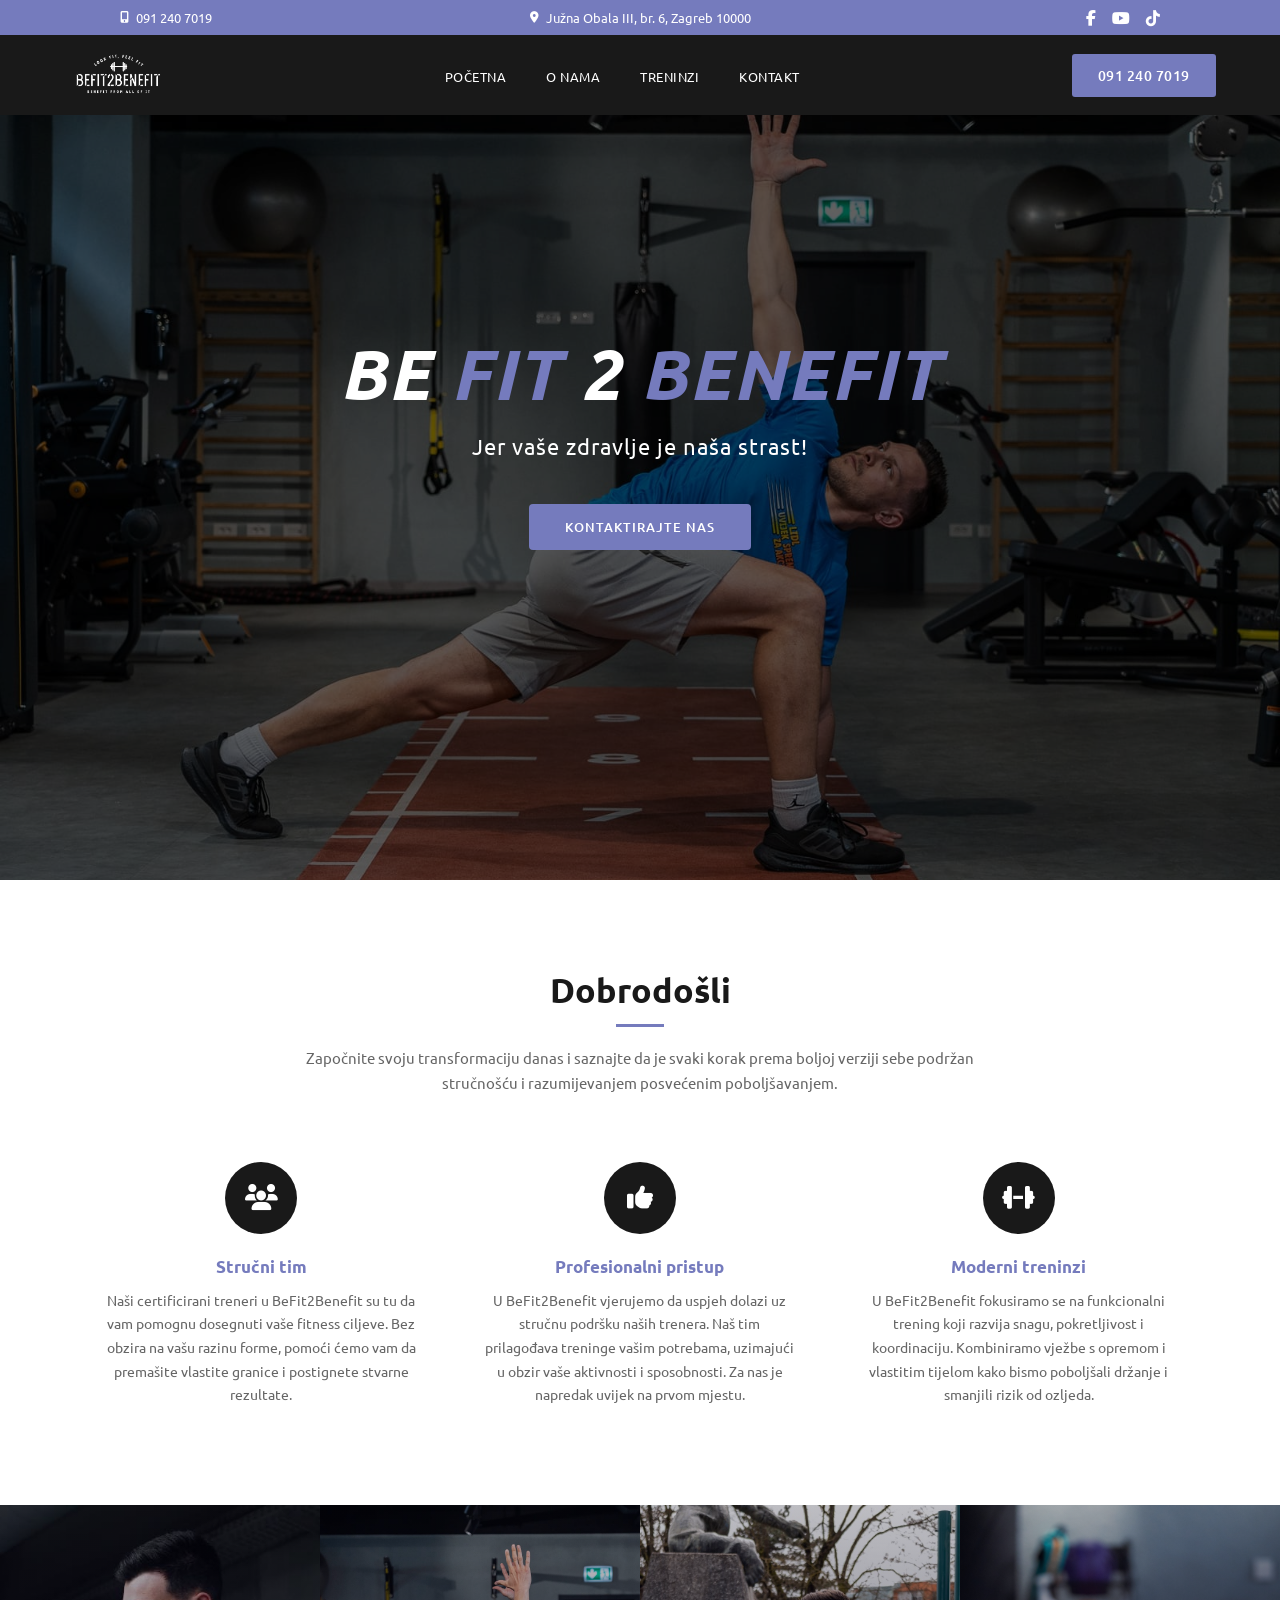
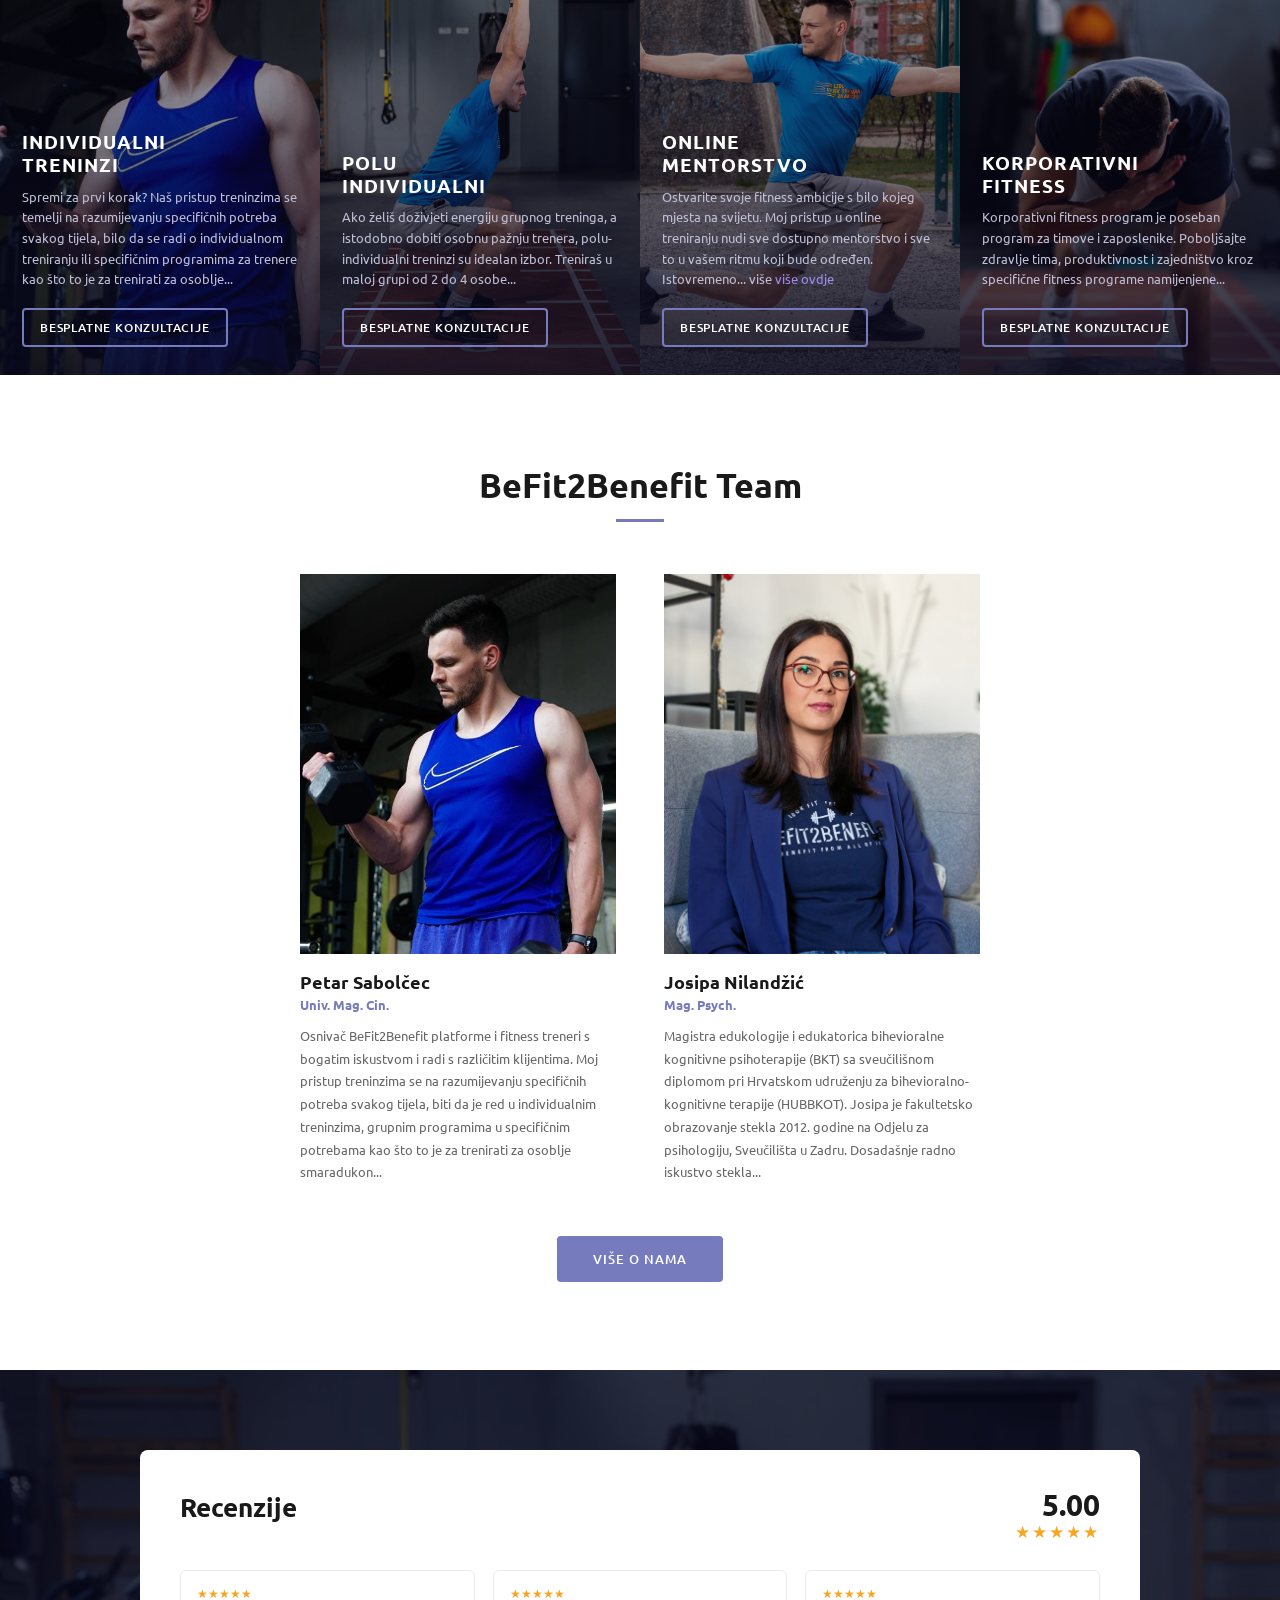
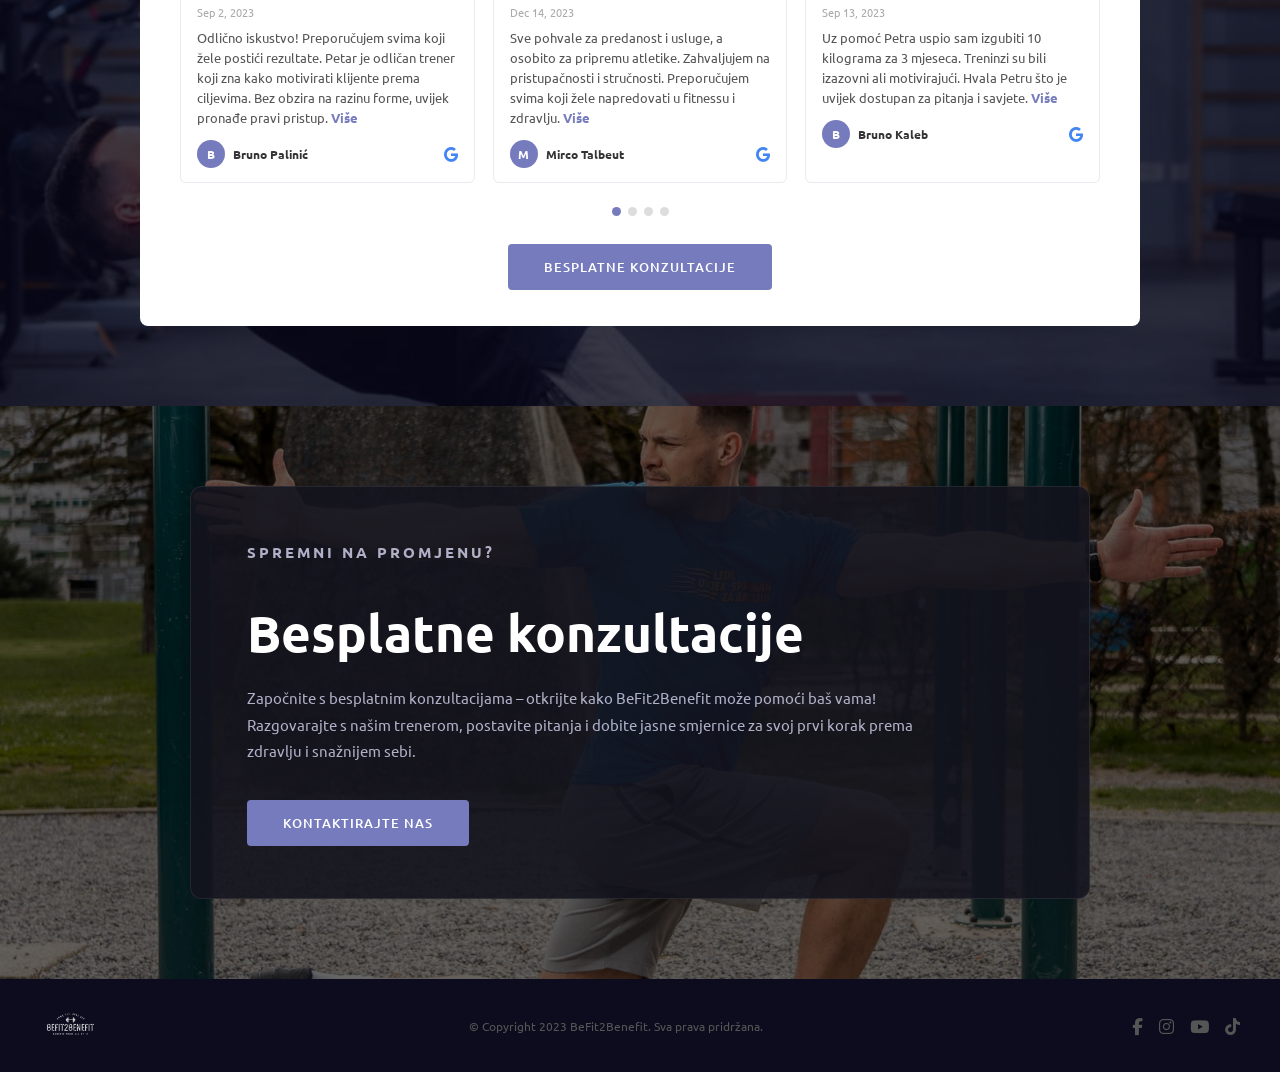
==== index.html @ ce667963 "Initial commit – BeFit2Benefit static site Pages: index.html, o-nama.html, treninzi.html + assets (i" ====
<!DOCTYPE html>
<html lang="hr">
<head>
  <meta charset="UTF-8">
  <meta name="viewport" content="width=device-width, initial-scale=1.0">
  <title>BeFit2Benefit – Jer vaše zdravlje je naša strast!</title>
  <link href="https://fonts.googleapis.com/css2?family=Ubuntu:ital,wght@0,300;0,400;0,500;0,700;1,300;1,400;1,500;1,700&display=swap" rel="stylesheet">
  <link rel="stylesheet" href="https://cdnjs.cloudflare.com/ajax/libs/font-awesome/6.4.0/css/all.min.css">
  <style>
    *, *::before, *::after { margin: 0; padding: 0; box-sizing: border-box; }

    body {
      font-family: 'Ubuntu', sans-serif;
      color: #333;
      overflow-x: hidden;
    }

    a { text-decoration: none; }

    .container {
      max-width: 1200px;
      margin: 0 auto;
      padding: 0 24px;
    }

    /* ── TOP BAR ── */
    .top-bar {
      background: #757bbd;
      color: #fff;
      font-size: 13px;
      padding: 9px 0;
    }
    .top-bar .container {
      display: flex;
      justify-content: space-between;
      align-items: center;
      padding: 0 80px;
    }
    .top-bar-left, .top-bar-center, .top-bar-right {
      display: flex; align-items: center;
    }
    .top-bar-center { position: absolute; left: 50%; transform: translateX(-50%); }
    .top-bar .container { position: relative; }
    .top-bar-left a, .top-bar-center a, .top-bar-right a {
      color: #fff;
      display: flex; align-items: center; gap: 7px;
      transition: opacity .2s;
    }
    .top-bar-left a:hover, .top-bar-center a:hover, .top-bar-right a:hover { opacity: .75; }
    .top-bar-right { display: flex; gap: 16px; }
    .top-bar-right a { font-size: 16px; }

    /* ── NAV ── */
    nav {
      background: #191919;
      position: sticky;
      top: 0;
      z-index: 999;
    }
    .nav-inner {
      max-width: 1200px;
      margin: 0 auto;
      padding: 0 24px;
      height: 80px;
      display: flex;
      align-items: center;
      justify-content: space-between;
    }
    .nav-logo img { height: 68px; }
    .nav-links {
      list-style: none;
      display: flex;
      gap: 40px;
    }
    .nav-links a {
      color: #fff;
      font-size: 13px;
      font-weight: 400;
      letter-spacing: .5px;
      text-transform: uppercase;
      transition: color .2s;
    }
    .nav-links a:hover { color: #757bbd; }
    .nav-phone {
      background: #757bbd;
      color: #fff;
      padding: 12px 26px;
      border-radius: 3px;
      font-size: 14px;
      font-weight: 500;
      letter-spacing: .5px;
      transition: background .2s;
    }
    .nav-phone:hover { background: #5f66a8; }

    /* ── HERO ── */
    .hero {
      position: relative;
      height: 85vh;
      min-height: 520px;
      background: url('pero%20vjezba%205%20wide.jpeg') center center / cover no-repeat;
      display: flex;
      align-items: center;
      justify-content: center;
      text-align: center;
      padding-bottom: 12vh;
    }
    .hero::before {
      content: '';
      position: absolute;
      inset: 0;
      background: rgba(0,0,0,.62);
    }
    .hero-content {
      position: relative;
      z-index: 1;
      color: #fff;
      padding: 0 20px;
    }
    .hero-title {
      font-size: clamp(40px, 5.5vw, 72px);
      font-weight: 900;
      font-style: italic;
      letter-spacing: 2px;
      text-transform: uppercase;
      line-height: 1.05;
      margin-bottom: 22px;
      color: #fff;
    }
    .hero-title .accent { color: #757bbd; }
    .hero-sub {
      font-size: 22px;
      font-weight: 400;
      letter-spacing: 1px;
      color: #fff;
      margin-bottom: 44px;
    }
    .btn {
      display: inline-block;
      padding: 14px 36px;
      border-radius: 4px;
      font-size: 13px;
      font-weight: 500;
      letter-spacing: 1px;
      text-transform: uppercase;
      transition: background .2s, color .2s, border-color .2s;
    }
    .btn-purple { background: #757bbd; color: #fff; }
    .btn-purple:hover { background: #5f66a8; }
    .btn-outline-white {
      border: 2px solid #757bbd;
      color: #fff;
      background: transparent;
    }
    .btn-outline-white:hover { background: #757bbd; }

    /* ── WELCOME ── */
    .welcome {
      padding: 88px 24px;
      text-align: center;
      background: #fff;
    }
    .section-title {
      font-size: 34px;
      font-weight: 800;
      color: #191919;
      margin-bottom: 12px;
    }
    .section-rule {
      width: 48px;
      height: 3px;
      background: #757bbd;
      margin: 0 auto 18px;
    }
    .section-lead {
      max-width: 680px;
      margin: 0 auto 56px;
      color: #666;
      font-size: 14.5px;
      line-height: 1.75;
    }
    .features {
      display: grid;
      grid-template-columns: repeat(3, 1fr);
      gap: 36px;
      max-width: 1100px;
      margin: 0 auto;
    }
    .feature { padding: 10px 16px; }
    .feature-icon {
      width: 72px;
      height: 72px;
      border-radius: 50%;
      background: #191919;
      display: flex;
      align-items: center;
      justify-content: center;
      margin: 0 auto 22px;
    }
    .feature-icon i { font-size: 26px; color: #fff; }
    .feature h3 {
      font-size: 17px;
      font-weight: 700;
      color: #757bbd;
      margin-bottom: 12px;
    }
    .feature p {
      color: #666;
      font-size: 13.5px;
      line-height: 1.75;
    }

    /* ── SERVICES ── */
    .services {
      display: grid;
      grid-template-columns: repeat(4, 1fr);
    }
    .service-card {
      position: relative;
      height: 470px;
      overflow: hidden;
    }
    .service-card img {
      width: 100%;
      height: 100%;
      object-fit: cover;
      object-position: center top;
      transition: transform .5s ease;
      display: block;
    }
    .service-card:hover img { transform: scale(1.07); }
    .service-overlay {
      position: absolute;
      inset: 0;
      background: linear-gradient(to top, rgba(8,8,28,.88) 0%, rgba(8,8,28,.45) 60%, rgba(8,8,28,.25) 100%);
      display: flex;
      flex-direction: column;
      justify-content: flex-end;
      padding: 28px 22px;
    }
    .service-overlay h3 {
      color: #fff;
      font-size: 19px;
      font-weight: 800;
      text-transform: uppercase;
      letter-spacing: 1px;
      margin-bottom: 10px;
      line-height: 1.2;
    }
    .service-overlay p {
      color: #c0c0d8;
      font-size: 12.5px;
      line-height: 1.65;
      margin-bottom: 18px;
    }
    .service-overlay .btn-outline-white {
      align-self: flex-start;
      font-size: 11.5px;
      padding: 9px 16px;
      letter-spacing: .8px;
    }

    /* ── TEAM ── */
    .team {
      padding: 88px 24px;
      text-align: center;
      background: #fff;
    }
    .team-grid {
      display: grid;
      grid-template-columns: repeat(2, 1fr);
      gap: 48px;
      max-width: 680px;
      margin: 52px auto 0;
    }
    .team-card { text-align: left; }
    .team-card .photo-wrap {
      width: 100%;
      height: 380px;
      overflow: hidden;
      margin-bottom: 16px;
    }
    .team-card img {
      width: 100%;
      height: 100%;
      object-fit: cover;
      object-position: center top;
      display: block;
    }
    .team-card h3 {
      font-size: 18px;
      font-weight: 700;
      color: #191919;
      margin-bottom: 2px;
    }
    .team-card .role {
      font-size: 13px;
      font-weight: 600;
      color: #757bbd;
      margin-bottom: 12px;
    }
    .team-card p {
      font-size: 13px;
      color: #666;
      line-height: 1.75;
    }
    .team-btn { text-align: center; margin-top: 52px; }

    /* ── REVIEWS ── */
    .reviews-section {
      position: relative;
      padding: 80px 24px;
      background: url('pero%20vjezba%202.jpeg') center center / cover no-repeat;
    }
    .reviews-section::before {
      content: '';
      position: absolute;
      inset: 0;
      background: rgba(8,8,28,.78);
    }
    .reviews-inner {
      position: relative;
      z-index: 1;
      max-width: 1000px;
      margin: 0 auto;
    }
    .reviews-card {
      background: #fff;
      border-radius: 8px;
      padding: 40px 40px 36px;
    }
    .reviews-head {
      display: flex;
      justify-content: space-between;
      align-items: flex-start;
      margin-bottom: 28px;
    }
    .reviews-head h2 {
      font-size: 26px;
      font-weight: 800;
      color: #191919;
    }
    .rating-block { text-align: right; }
    .rating-block .score {
      font-size: 30px;
      font-weight: 800;
      color: #191919;
      line-height: 1;
    }
    .stars { color: #f5a623; font-size: 17px; letter-spacing: 2px; }
    .reviews-grid {
      display: grid;
      grid-template-columns: repeat(3, 1fr);
      gap: 18px;
      margin-bottom: 24px;
    }
    .review-item {
      border: 1px solid #eaeaf0;
      border-radius: 6px;
      padding: 14px 16px;
    }
    .rev-stars { color: #f5a623; font-size: 12px; margin-bottom: 3px; }
    .rev-date { font-size: 11px; color: #aaa; margin-bottom: 8px; }
    .rev-text { font-size: 12.5px; color: #555; line-height: 1.6; }
    .rev-text a { color: #757bbd; font-weight: 600; }
    .rev-author {
      display: flex;
      align-items: center;
      gap: 8px;
      margin-top: 12px;
    }
    .rev-avatar {
      width: 28px; height: 28px;
      border-radius: 50%;
      background: #757bbd;
      color: #fff;
      font-size: 12px;
      font-weight: 700;
      display: flex; align-items: center; justify-content: center;
      flex-shrink: 0;
    }
    .rev-author-name { font-size: 12px; font-weight: 600; color: #333; flex: 1; }
    .g-icon { color: #4285f4; font-size: 15px; }
    .reviews-dots {
      display: flex;
      justify-content: center;
      gap: 7px;
      margin-bottom: 28px;
    }
    .reviews-dots span {
      width: 9px; height: 9px;
      border-radius: 50%;
      background: #ddd;
      cursor: pointer;
      display: block;
    }
    .reviews-dots span.active { background: #757bbd; }
    .reviews-cta { text-align: center; }

    /* ── CTA ── */
    .cta-section {
      position: relative;
      padding: 80px 24px;
      background: url('pero%20vjezba%206%20wide%20outdoor.jpeg') center center / cover no-repeat;
      color: #fff;
    }
    .cta-section::before {
      content: '';
      position: absolute;
      inset: 0;
      background: rgba(0,0,0,.6);
    }
    .cta-card {
      position: relative;
      z-index: 1;
      max-width: 900px;
      margin: 0 auto;
      background: rgba(20,20,30,.88);
      border: 1px solid rgba(255,255,255,.08);
      border-radius: 12px;
      padding: 52px 56px;
      text-align: left;
    }
    .cta-eyebrow {
      font-size: 12px;
      font-weight: 700;
      letter-spacing: 3px;
      text-transform: uppercase;
      color: #757bbd;
      margin-bottom: 16px;
    }
    .cta-card h2 {
      font-size: clamp(30px, 4vw, 52px);
      font-weight: 800;
      margin-bottom: 20px;
      color: #fff;
    }
    .cta-card p {
      max-width: 680px;
      margin-bottom: 36px;
      color: #b0b0c8;
      font-size: 15px;
      line-height: 1.75;
    }

    /* ── FOOTER ── */
    footer {
      background: #0c0c1e;
      padding: 26px 24px;
    }
    .footer-inner {
      max-width: 1200px;
      margin: 0 auto;
      display: flex;
      align-items: center;
      justify-content: space-between;
    }
    .footer-logo img {
      height: 38px;
      filter: brightness(0) invert(1);
      opacity: .85;
    }
    .footer-copy {
      font-size: 12px;
      color: #555;
    }
    .footer-social { display: flex; gap: 16px; }
    .footer-social a {
      color: #555;
      font-size: 17px;
      transition: color .2s;
    }
    .footer-social a:hover { color: #757bbd; }
  </style>
</head>
<body>

<!-- TOP BAR -->
<div class="top-bar">
  <div class="container">
    <div class="top-bar-left">
      <a href="tel:0912407019"><i class="fas fa-mobile-alt fa-sm"></i> 091 240 7019</a>
    </div>
    <div class="top-bar-center">
      <a href="#"><i class="fas fa-map-marker-alt fa-sm"></i> Južna Obala III, br. 6, Zagreb 10000</a>
    </div>
    <div class="top-bar-right">
      <a href="#"><i class="fab fa-facebook-f"></i></a>
      <a href="#"><i class="fab fa-youtube"></i></a>
      <a href="#"><i class="fab fa-tiktok"></i></a>
    </div>
  </div>
</div>

<!-- NAV -->
<nav>
  <div class="nav-inner">
    <a class="nav-logo" href="#"><img src="Befit2benefit%20logo.png" alt="BeFit2Benefit" style="filter: brightness(0) invert(1);"></a>
    <ul class="nav-links">
      <li><a href="#">POČETNA</a></li>
      <li><a href="#">O NAMA</a></li>
      <li><a href="#">TRENINZI</a></li>
      <li><a href="#">KONTAKT</a></li>
    </ul>
    <a href="tel:0912407019" class="nav-phone">091 240 7019</a>
  </div>
</nav>

<!-- HERO -->
<section class="hero">
  <div class="hero-content">
    <h1 class="hero-title">BE <span class="accent">FIT</span> 2 <span class="accent">BENEFIT</span></h1>
    <p class="hero-sub">Jer vaše zdravlje je naša strast!</p>
    <a href="#kontakt" class="btn btn-purple">KONTAKTIRAJTE NAS</a>
  </div>
</section>

<!-- WELCOME -->
<section class="welcome">
  <h2 class="section-title">Dobrodošli</h2>
  <div class="section-rule"></div>
  <p class="section-lead">Započnite svoju transformaciju danas i saznajte da je svaki korak prema boljoj verziji sebe podržan stručnošću i razumijevanjem posvećenim poboljšavanjem.</p>
  <div class="features">
    <div class="feature">
      <div class="feature-icon"><i class="fas fa-users"></i></div>
      <h3>Stručni tim</h3>
      <p>Naši certificirani treneri u BeFit2Benefit su tu da vam pomognu dosegnuti vaše fitness ciljeve. Bez obzira na vašu razinu forme, pomoći ćemo vam da premašite vlastite granice i postignete stvarne rezultate.</p>
    </div>
    <div class="feature">
      <div class="feature-icon"><i class="fas fa-thumbs-up"></i></div>
      <h3>Profesionalni pristup</h3>
      <p>U BeFit2Benefit vjerujemo da uspjeh dolazi uz stručnu podršku naših trenera. Naš tim prilagođava treninge vašim potrebama, uzimajući u obzir vaše aktivnosti i sposobnosti. Za nas je napredak uvijek na prvom mjestu.</p>
    </div>
    <div class="feature">
      <div class="feature-icon"><i class="fas fa-dumbbell"></i></div>
      <h3>Moderni treninzi</h3>
      <p>U BeFit2Benefit fokusiramo se na funkcionalni trening koji razvija snagu, pokretljivost i koordinaciju. Kombiniramo vježbe s opremom i vlastitim tijelom kako bismo poboljšali držanje i smanjili rizik od ozljeda.</p>
    </div>
  </div>
</section>

<!-- SERVICES -->
<section class="services">
  <div class="service-card">
    <img src="pero%20vjezba.jpeg" alt="Individualni Treninzi">
    <div class="service-overlay">
      <h3>Individualni<br>Treninzi</h3>
      <p>Spremi za prvi korak? Naš pristup treninzima se temelji na razumijevanju specifičnih potreba svakog tijela, bilo da se radi o individualnom treniranju ili specifičnim programima za trenere kao što to je za trenirati za osoblje...</p>
      <a href="#" class="btn btn-outline-white">BESPLATNE KONZULTACIJE</a>
    </div>
  </div>
  <div class="service-card">
    <img src="pero%20vjezba%207.jpeg" alt="Polu Individualni">
    <div class="service-overlay">
      <h3>Polu<br>Individualni</h3>
      <p>Ako želiš doživjeti energiju grupnog treninga, a istodobno dobiti osobnu pažnju trenera, polu-individualni treninzi su idealan izbor. Treniraš u maloj grupi od 2 do 4 osobe...</p>
      <a href="#" class="btn btn-outline-white">BESPLATNE KONZULTACIJE</a>
    </div>
  </div>
  <div class="service-card">
    <img src="pero%20vjezba%206%20wide%20outdoor.jpeg" alt="Online Mentorstvo">
    <div class="service-overlay">
      <h3>Online<br>Mentorstvo</h3>
      <p>Ostvarite svoje fitness ambicije s bilo kojeg mjesta na svijetu. Moj pristup u online treniranju nudi sve dostupno mentorstvo i sve to u vašem ritmu koji bude određen. Istovremeno... više <a href="#" style="color:#a08ef5">više ovdje</a></p>
      <a href="#" class="btn btn-outline-white">BESPLATNE KONZULTACIJE</a>
    </div>
  </div>
  <div class="service-card">
    <img src="pero%20vjezba%203.jpeg" alt="Korporativni Fitness">
    <div class="service-overlay">
      <h3>Korporativni<br>Fitness</h3>
      <p>Korporativni fitness program je poseban program za timove i zaposlenike. Poboljšajte zdravlje tima, produktivnost i zajedništvo kroz specifične fitness programe namijenjene...</p>
      <a href="#" class="btn btn-outline-white">BESPLATNE KONZULTACIJE</a>
    </div>
  </div>
</section>

<!-- TEAM -->
<section class="team">
  <h2 class="section-title">BeFit2Benefit Team</h2>
  <div class="section-rule"></div>
  <div class="team-grid">
    <div class="team-card">
      <div class="photo-wrap">
        <img src="pero%20vjezba.jpeg" alt="Petar Sabolčec">
      </div>
      <h3>Petar Sabolčec</h3>
      <div class="role">Univ. Mag. Cin.</div>
      <p>Osnivač BeFit2Benefit platforme i fitness treneri s bogatim iskustvom i radi s različitim klijentima. Moj pristup treninzima se na razumijevanju specifičnih potreba svakog tijela, biti da je red u individualnim treninzima, grupnim programima u specifičnim potrebama kao što to je za trenirati za osoblje smaradukon...</p>
    </div>
    <div class="team-card">
      <div class="photo-wrap">
        <img src="Befit2benefit%20Josipa%20pp.jpeg" alt="Josipa Nilandžić">
      </div>
      <h3>Josipa Nilandžić</h3>
      <div class="role">Mag. Psych.</div>
      <p>Magistra edukologije i edukatorica bihevioralne kognitivne psihoterapije (BKT) sa sveučilišnom diplomom pri Hrvatskom udruženju za bihevioralno-kognitivne terapije (HUBBKOT). Josipa je fakultetsko obrazovanje stekla 2012. godine na Odjelu za psihologiju, Sveučilišta u Zadru. Dosadašnje radno iskustvo stekla...</p>
    </div>
  </div>
  <div class="team-btn">
    <a href="#" class="btn btn-purple">VIŠE O NAMA</a>
  </div>
</section>

<!-- REVIEWS -->
<section class="reviews-section">
  <div class="reviews-inner">
    <div class="reviews-card">
      <div class="reviews-head">
        <h2>Recenzije</h2>
        <div class="rating-block">
          <div class="score">5.00</div>
          <div class="stars">★★★★★</div>
        </div>
      </div>
      <div class="reviews-grid">
        <div class="review-item">
          <div class="rev-stars">★★★★★</div>
          <div class="rev-date">Sep 2, 2023</div>
          <div class="rev-text">Odlično iskustvo! Preporučujem svima koji žele postići rezultate. Petar je odličan trener koji zna kako motivirati klijente prema ciljevima. Bez obzira na razinu forme, uvijek pronađe pravi pristup. <a href="#">Više</a></div>
          <div class="rev-author">
            <div class="rev-avatar">B</div>
            <div class="rev-author-name">Bruno Palinić</div>
            <i class="fab fa-google g-icon"></i>
          </div>
        </div>
        <div class="review-item">
          <div class="rev-stars">★★★★★</div>
          <div class="rev-date">Dec 14, 2023</div>
          <div class="rev-text">Sve pohvale za predanost i usluge, a osobito za pripremu atletike. Zahvaljujem na pristupačnosti i stručnosti. Preporučujem svima koji žele napredovati u fitnessu i zdravlju. <a href="#">Više</a></div>
          <div class="rev-author">
            <div class="rev-avatar">M</div>
            <div class="rev-author-name">Mirco Talbeut</div>
            <i class="fab fa-google g-icon"></i>
          </div>
        </div>
        <div class="review-item">
          <div class="rev-stars">★★★★★</div>
          <div class="rev-date">Sep 13, 2023</div>
          <div class="rev-text">Uz pomoć Petra uspio sam izgubiti 10 kilograma za 3 mjeseca. Treninzi su bili izazovni ali motivirajući. Hvala Petru što je uvijek dostupan za pitanja i savjete. <a href="#">Više</a></div>
          <div class="rev-author">
            <div class="rev-avatar">B</div>
            <div class="rev-author-name">Bruno Kaleb</div>
            <i class="fab fa-google g-icon"></i>
          </div>
        </div>
      </div>
      <div class="reviews-dots">
        <span class="active"></span>
        <span></span>
        <span></span>
        <span></span>
      </div>
      <div class="reviews-cta">
        <a href="#" class="btn btn-purple">BESPLATNE KONZULTACIJE</a>
      </div>
    </div>
  </div>
</section>

<!-- CTA -->
<section class="cta-section" id="kontakt">
  <div class="cta-card">
    <p class="cta-eyebrow">Spremni na promjenu?</p>
    <h2>Besplatne konzultacije</h2>
    <p>Započnite s besplatnim konzultacijama – otkrijte kako BeFit2Benefit može pomoći baš vama! Razgovarajte s našim trenerom, postavite pitanja i dobite jasne smjernice za svoj prvi korak prema zdravlju i snažnijem sebi.</p>
    <a href="tel:0912407019" class="btn btn-purple">KONTAKTIRAJTE NAS</a>
  </div>
</section>

<!-- FOOTER -->
<footer>
  <div class="footer-inner">
    <div class="footer-logo">
      <a href="#"><img src="Befit2benefit%20logo.png" alt="BeFit2Benefit"></a>
    </div>
    <p class="footer-copy">© Copyright 2023 BeFit2Benefit. Sva prava pridržana.</p>
    <div class="footer-social">
      <a href="#"><i class="fab fa-facebook-f"></i></a>
      <a href="#"><i class="fab fa-instagram"></i></a>
      <a href="#"><i class="fab fa-youtube"></i></a>
      <a href="#"><i class="fab fa-tiktok"></i></a>
    </div>
  </div>
</footer>

</body>
</html>
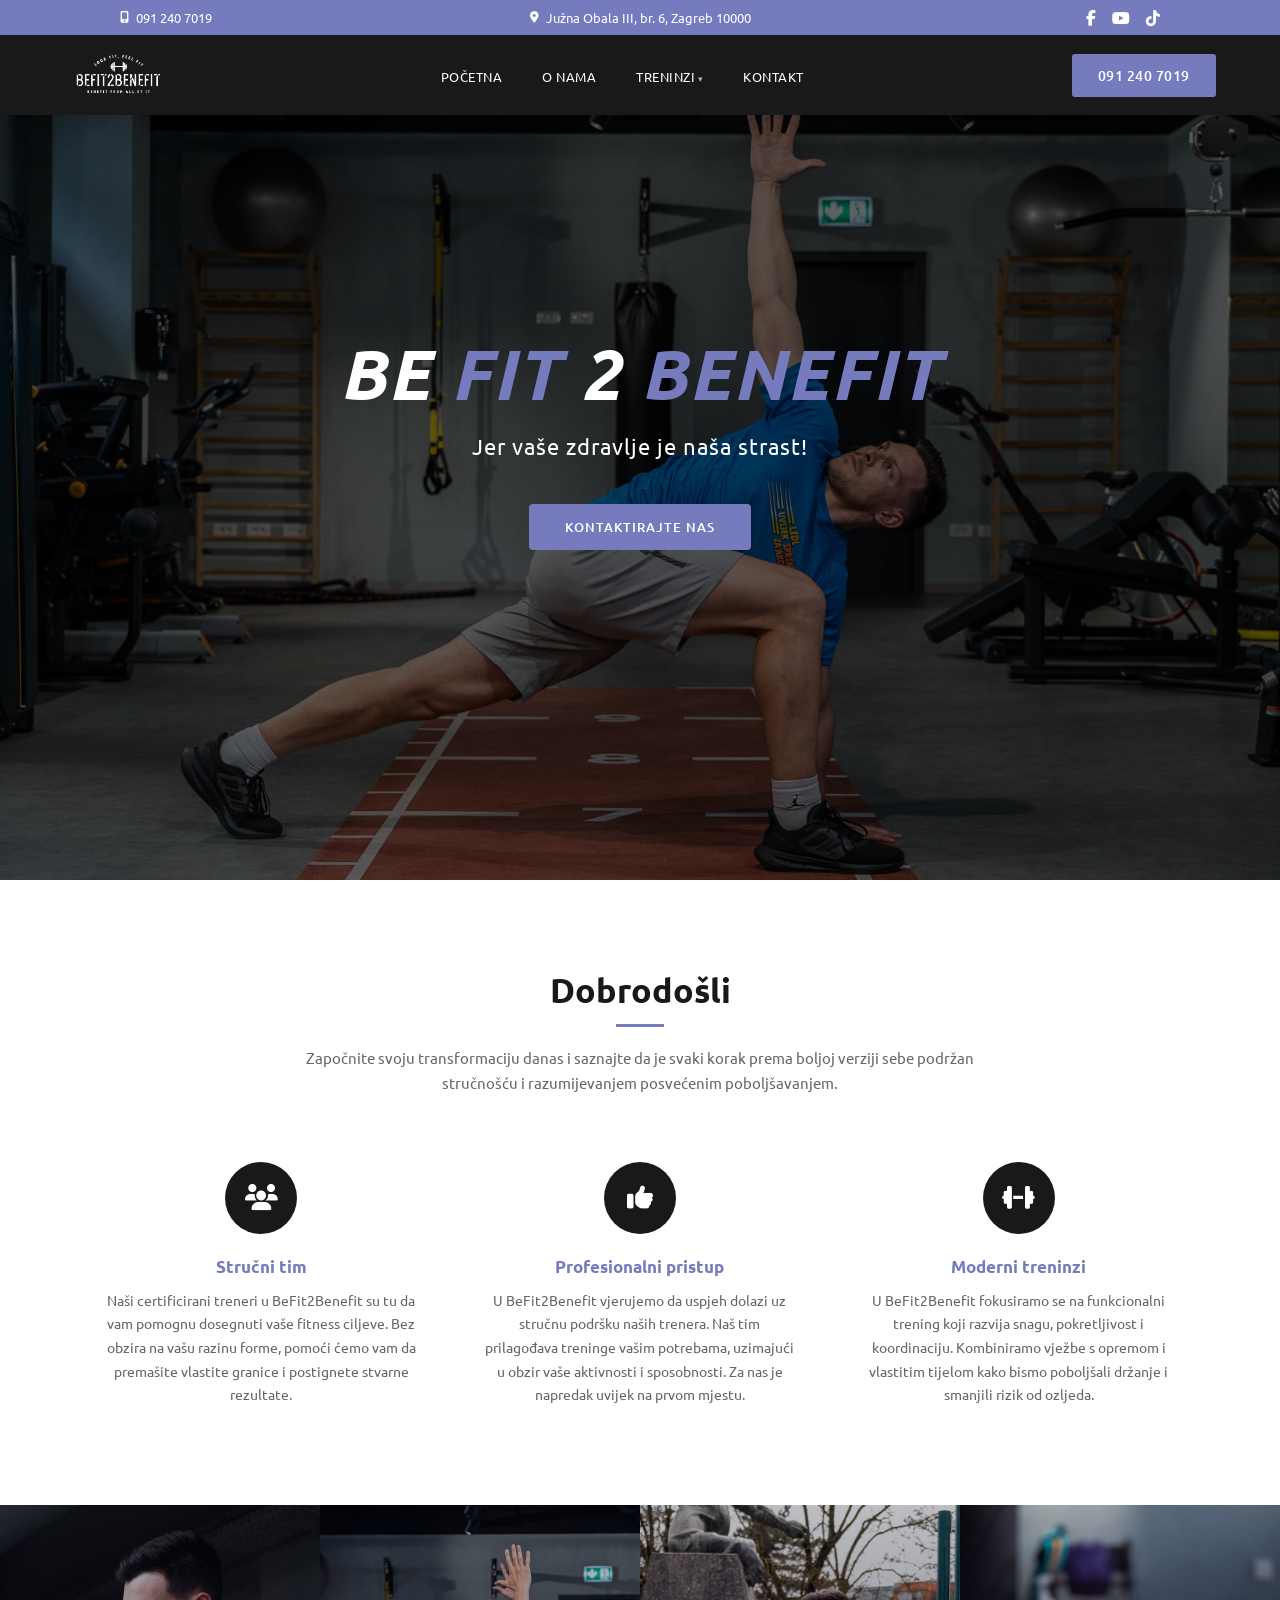
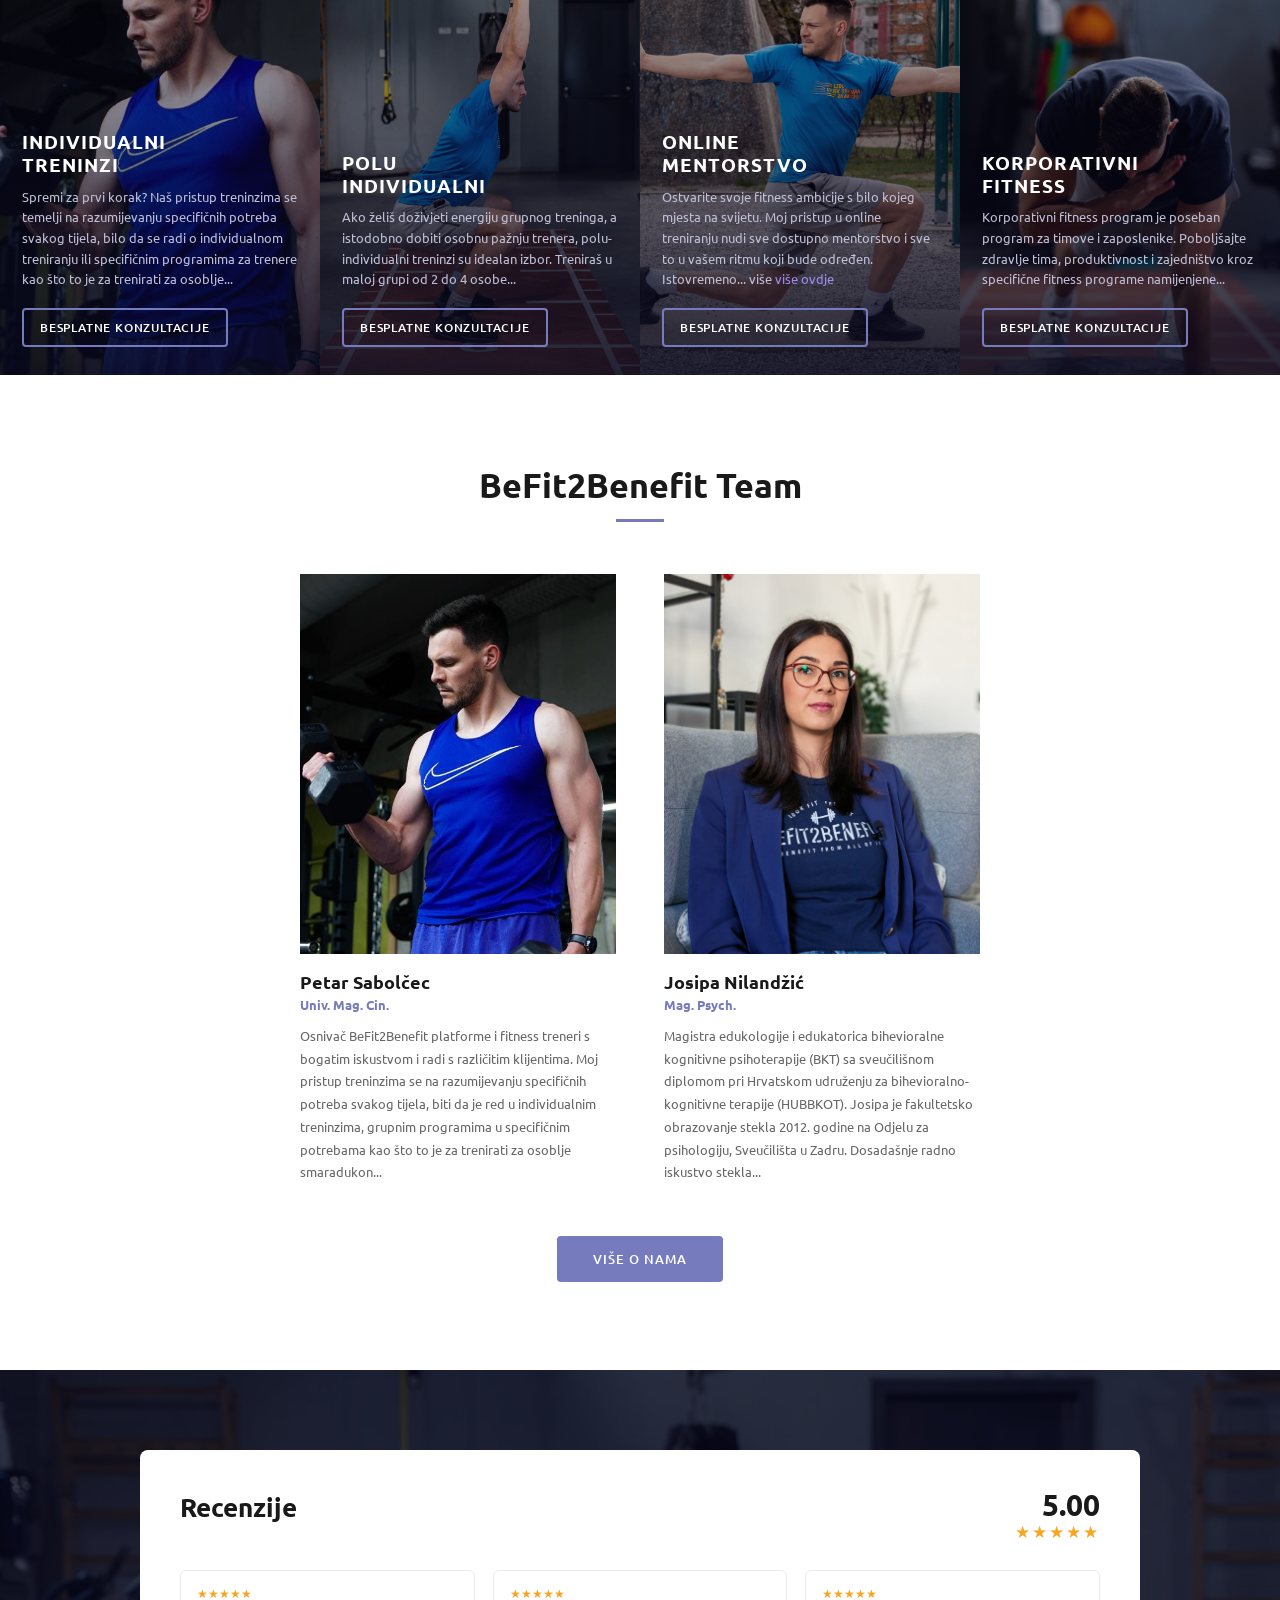
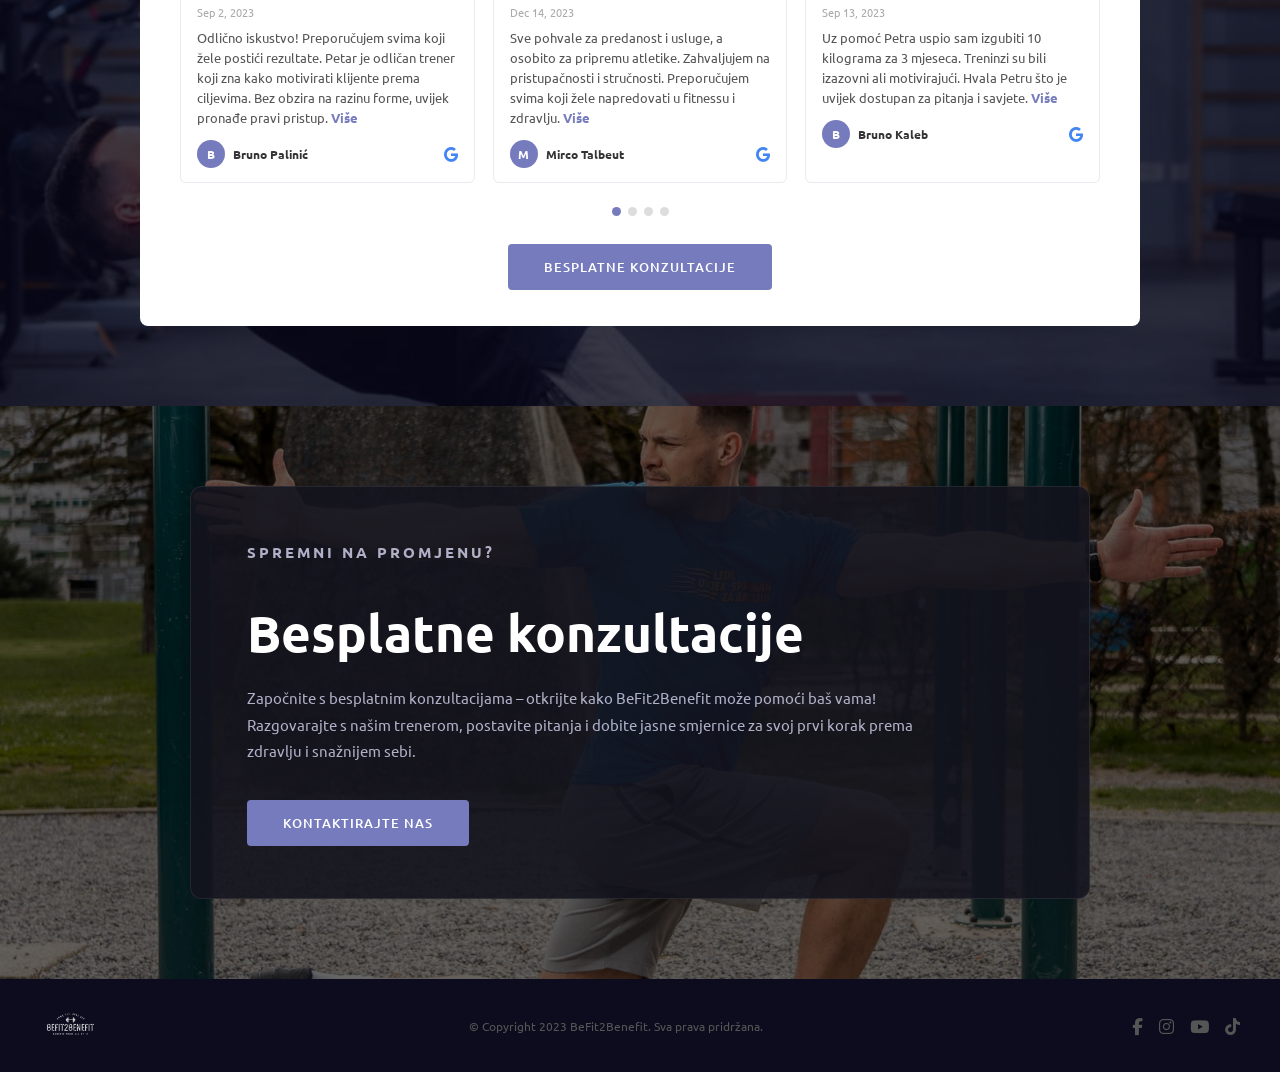
==== commit d55dc925: "Add dropdown nav and link all pages - TRENINZI dropdown with 4 service anchors (individualni, polu-i" ====
--- a/index.html
+++ b/index.html
@@ -93,6 +93,39 @@
     }
     .nav-phone:hover { background: #5f66a8; }
 
+    /* ── DROPDOWN ── */
+    .nav-links li { position: relative; }
+    .dropdown > a::after {
+      content: ' ▾';
+      font-size: 9px;
+      opacity: .65;
+    }
+    .dropdown-menu {
+      display: none;
+      position: absolute;
+      top: calc(100% + 1px);
+      left: 0;
+      background: #191919;
+      min-width: 220px;
+      border-top: 2px solid #757bbd;
+      z-index: 1000;
+    }
+    .dropdown-menu li { border-bottom: 1px solid rgba(255,255,255,.06); }
+    .dropdown-menu li:last-child { border-bottom: none; }
+    .dropdown-menu a {
+      display: block;
+      padding: 11px 18px;
+      font-size: 11.5px;
+      color: rgba(255,255,255,.75);
+      text-transform: uppercase;
+      letter-spacing: .5px;
+      font-weight: 400;
+      transition: color .2s, background .2s;
+    }
+    .dropdown-menu a::after { display: none; }
+    .dropdown-menu a:hover { color: #757bbd; background: rgba(255,255,255,.04); }
+    .nav-links li:hover .dropdown-menu { display: block; }
+
     /* ── HERO ── */
     .hero {
       position: relative;
@@ -497,10 +530,18 @@
   <div class="nav-inner">
     <a class="nav-logo" href="#"><img src="Befit2benefit%20logo.png" alt="BeFit2Benefit" style="filter: brightness(0) invert(1);"></a>
     <ul class="nav-links">
-      <li><a href="#">POČETNA</a></li>
-      <li><a href="#">O NAMA</a></li>
-      <li><a href="#">TRENINZI</a></li>
-      <li><a href="#">KONTAKT</a></li>
+      <li><a href="index.html" class="active">POČETNA</a></li>
+      <li><a href="o-nama.html">O NAMA</a></li>
+      <li class="dropdown">
+        <a href="treninzi.html">TRENINZI</a>
+        <ul class="dropdown-menu">
+          <li><a href="treninzi.html#individualni">Individualni treninzi</a></li>
+          <li><a href="treninzi.html#polu-individualni">Polu individualni treninzi</a></li>
+          <li><a href="treninzi.html#online-mentorstvo">Online mentorstvo</a></li>
+          <li><a href="treninzi.html#korporativni">Korporativni fitness</a></li>
+        </ul>
+      </li>
+      <li><a href="kontakt.html">KONTAKT</a></li>
     </ul>
     <a href="tel:0912407019" class="nav-phone">091 240 7019</a>
   </div>
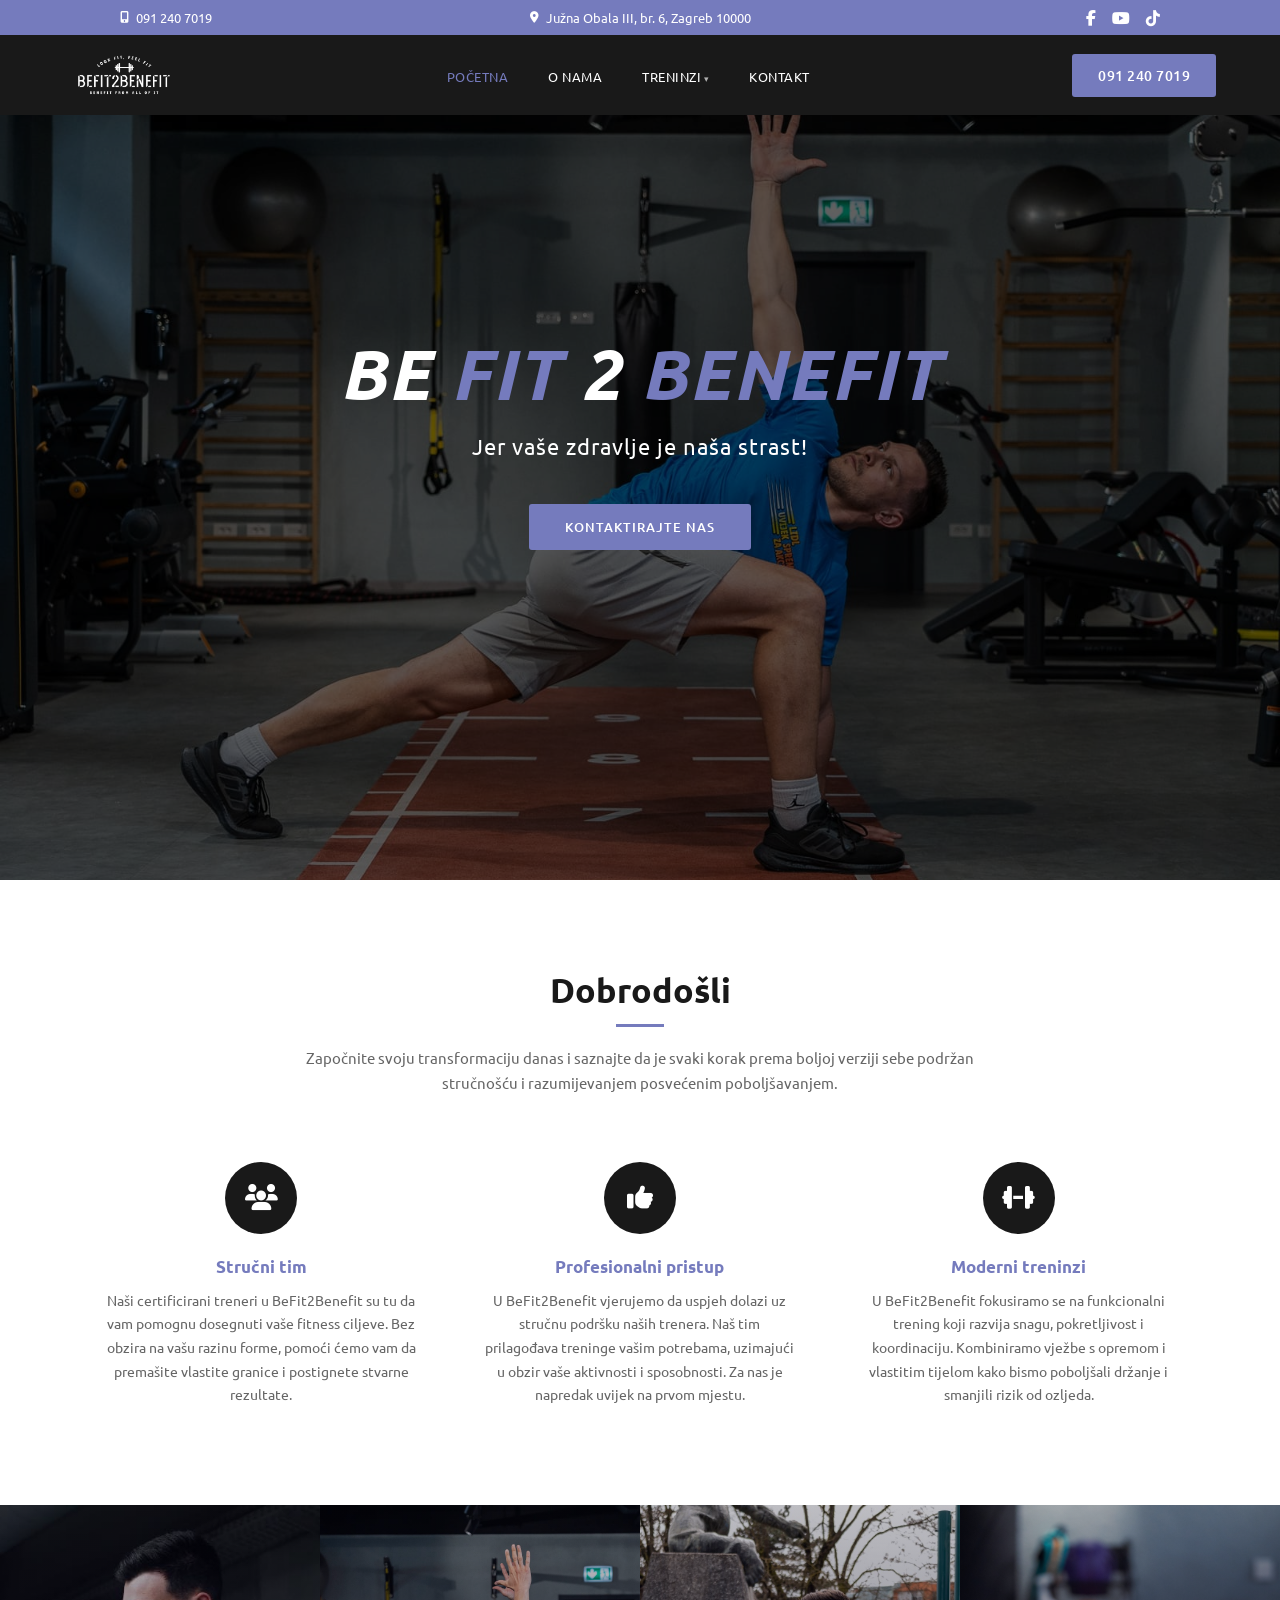
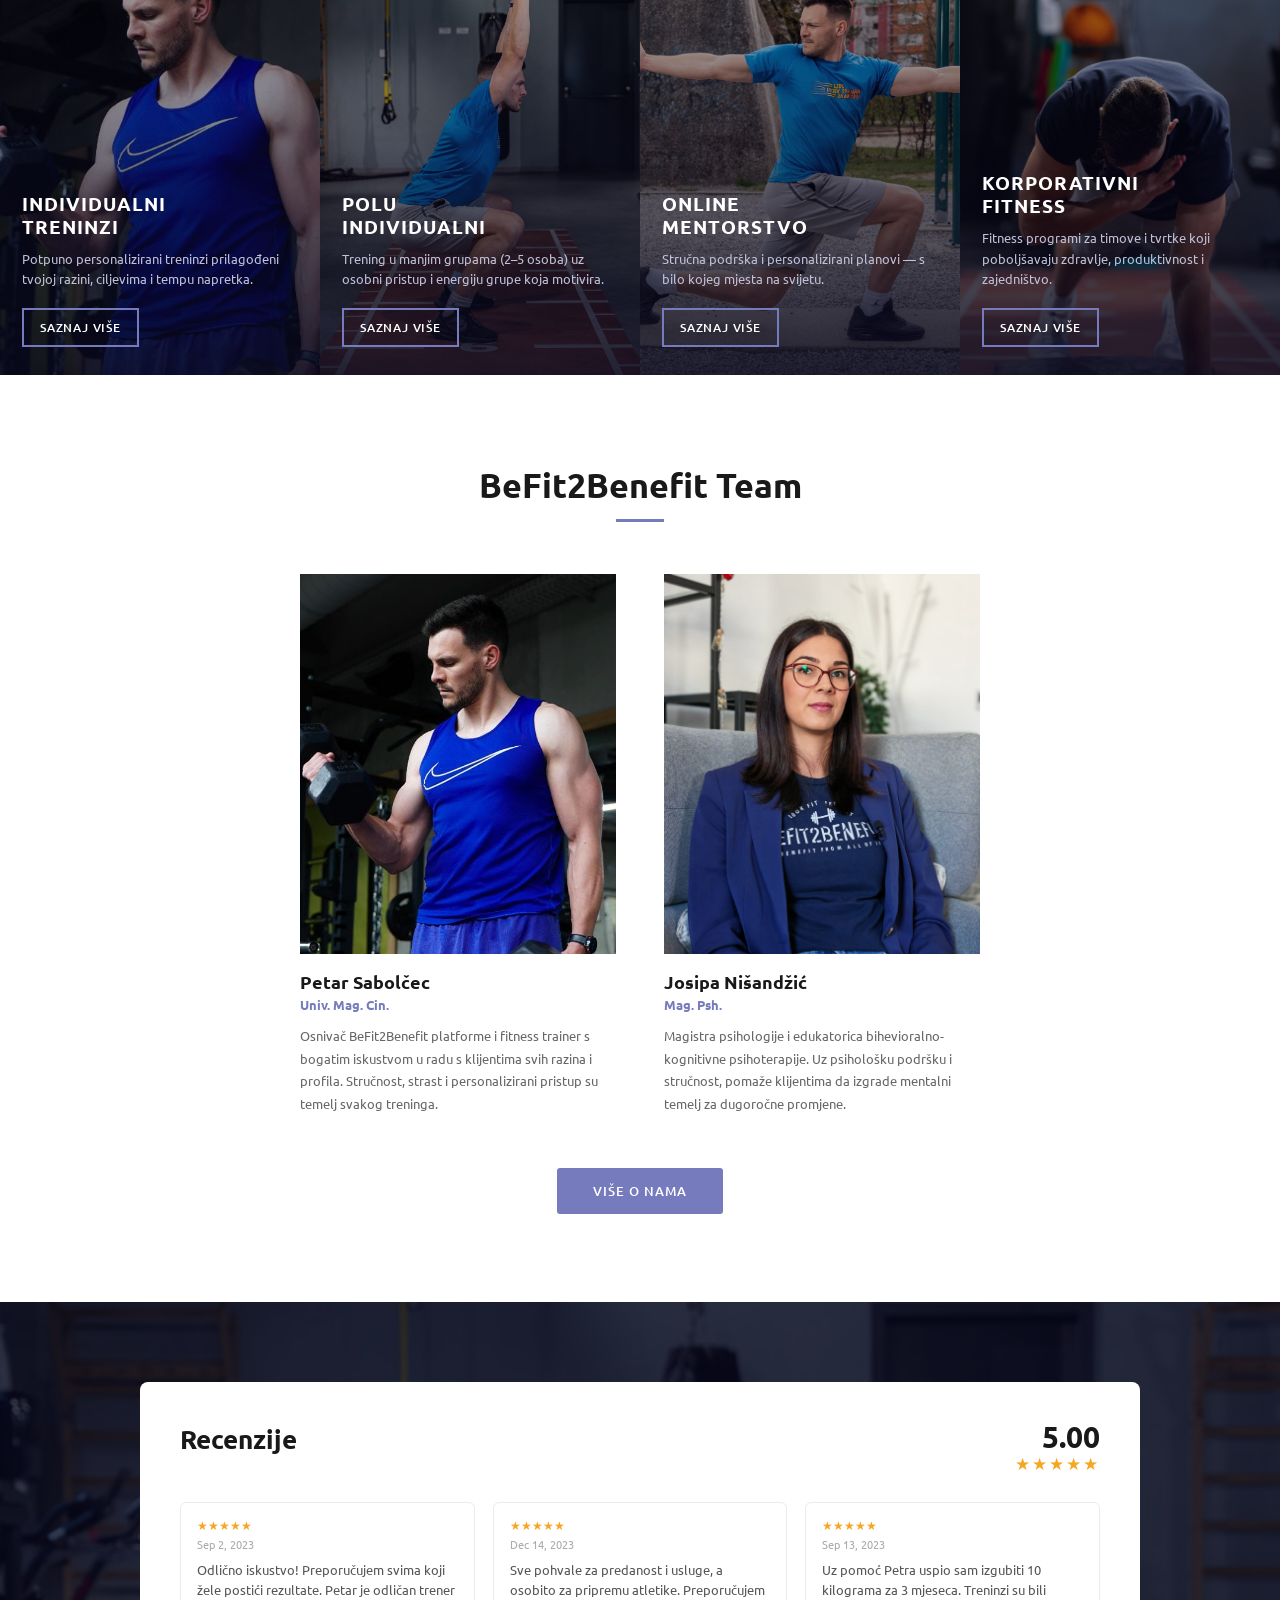
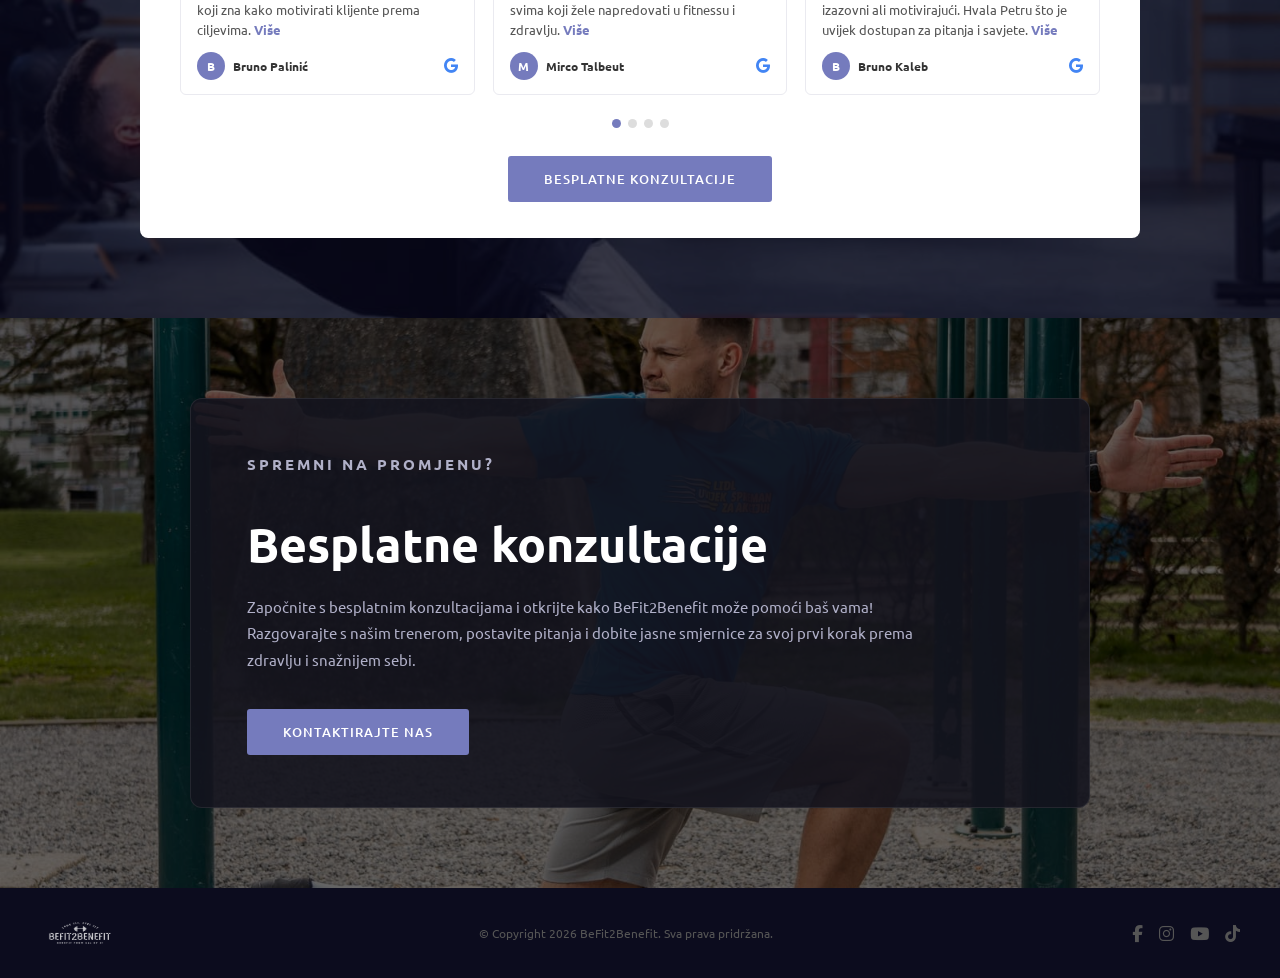
==== commit a3dfbb41: "Add global components, shared CSS/JS, mobile nav, kontakt page - Extract header, footer, CTA into co" ====
--- a/index.html
+++ b/index.html
@@ -4,555 +4,108 @@
   <meta charset="UTF-8">
   <meta name="viewport" content="width=device-width, initial-scale=1.0">
   <title>BeFit2Benefit – Jer vaše zdravlje je naša strast!</title>
-  <link href="https://fonts.googleapis.com/css2?family=Ubuntu:ital,wght@0,300;0,400;0,500;0,700;1,300;1,400;1,500;1,700&display=swap" rel="stylesheet">
   <link rel="stylesheet" href="https://cdnjs.cloudflare.com/ajax/libs/font-awesome/6.4.0/css/all.min.css">
+  <link rel="stylesheet" href="main.css">
   <style>
-    *, *::before, *::after { margin: 0; padding: 0; box-sizing: border-box; }
-
-    body {
-      font-family: 'Ubuntu', sans-serif;
-      color: #333;
-      overflow-x: hidden;
-    }
-
-    a { text-decoration: none; }
-
-    .container {
-      max-width: 1200px;
-      margin: 0 auto;
-      padding: 0 24px;
-    }
-
-    /* ── TOP BAR ── */
-    .top-bar {
-      background: #757bbd;
-      color: #fff;
-      font-size: 13px;
-      padding: 9px 0;
-    }
-    .top-bar .container {
-      display: flex;
-      justify-content: space-between;
-      align-items: center;
-      padding: 0 80px;
-    }
-    .top-bar-left, .top-bar-center, .top-bar-right {
-      display: flex; align-items: center;
-    }
-    .top-bar-center { position: absolute; left: 50%; transform: translateX(-50%); }
-    .top-bar .container { position: relative; }
-    .top-bar-left a, .top-bar-center a, .top-bar-right a {
-      color: #fff;
-      display: flex; align-items: center; gap: 7px;
-      transition: opacity .2s;
-    }
-    .top-bar-left a:hover, .top-bar-center a:hover, .top-bar-right a:hover { opacity: .75; }
-    .top-bar-right { display: flex; gap: 16px; }
-    .top-bar-right a { font-size: 16px; }
-
-    /* ── NAV ── */
-    nav {
-      background: #191919;
-      position: sticky;
-      top: 0;
-      z-index: 999;
-    }
-    .nav-inner {
-      max-width: 1200px;
-      margin: 0 auto;
-      padding: 0 24px;
-      height: 80px;
-      display: flex;
-      align-items: center;
-      justify-content: space-between;
-    }
-    .nav-logo img { height: 68px; }
-    .nav-links {
-      list-style: none;
-      display: flex;
-      gap: 40px;
-    }
-    .nav-links a {
-      color: #fff;
-      font-size: 13px;
-      font-weight: 400;
-      letter-spacing: .5px;
-      text-transform: uppercase;
-      transition: color .2s;
-    }
-    .nav-links a:hover { color: #757bbd; }
-    .nav-phone {
-      background: #757bbd;
-      color: #fff;
-      padding: 12px 26px;
-      border-radius: 3px;
-      font-size: 14px;
-      font-weight: 500;
-      letter-spacing: .5px;
-      transition: background .2s;
-    }
-    .nav-phone:hover { background: #5f66a8; }
-
-    /* ── DROPDOWN ── */
-    .nav-links li { position: relative; }
-    .dropdown > a::after {
-      content: ' ▾';
-      font-size: 9px;
-      opacity: .65;
-    }
-    .dropdown-menu {
-      display: none;
-      position: absolute;
-      top: calc(100% + 1px);
-      left: 0;
-      background: #191919;
-      min-width: 220px;
-      border-top: 2px solid #757bbd;
-      z-index: 1000;
-    }
-    .dropdown-menu li { border-bottom: 1px solid rgba(255,255,255,.06); }
-    .dropdown-menu li:last-child { border-bottom: none; }
-    .dropdown-menu a {
-      display: block;
-      padding: 11px 18px;
-      font-size: 11.5px;
-      color: rgba(255,255,255,.75);
-      text-transform: uppercase;
-      letter-spacing: .5px;
-      font-weight: 400;
-      transition: color .2s, background .2s;
-    }
-    .dropdown-menu a::after { display: none; }
-    .dropdown-menu a:hover { color: #757bbd; background: rgba(255,255,255,.04); }
-    .nav-links li:hover .dropdown-menu { display: block; }
+    body { color: #333; background: #fff; }
 
     /* ── HERO ── */
     .hero {
       position: relative;
-      height: 85vh;
-      min-height: 520px;
+      height: 85vh; min-height: 520px;
       background: url('pero%20vjezba%205%20wide.jpeg') center center / cover no-repeat;
-      display: flex;
-      align-items: center;
-      justify-content: center;
-      text-align: center;
-      padding-bottom: 12vh;
+      display: flex; align-items: center; justify-content: center;
+      text-align: center; padding-bottom: 12vh;
     }
     .hero::before {
-      content: '';
-      position: absolute;
-      inset: 0;
+      content: ''; position: absolute; inset: 0;
       background: rgba(0,0,0,.62);
     }
-    .hero-content {
-      position: relative;
-      z-index: 1;
-      color: #fff;
-      padding: 0 20px;
-    }
+    .hero-content { position: relative; z-index: 1; color: #fff; padding: 0 20px; }
     .hero-title {
-      font-size: clamp(40px, 5.5vw, 72px);
-      font-weight: 900;
-      font-style: italic;
-      letter-spacing: 2px;
-      text-transform: uppercase;
-      line-height: 1.05;
-      margin-bottom: 22px;
-      color: #fff;
+      font-size: clamp(40px, 5.5vw, 72px); font-weight: 900; font-style: italic;
+      letter-spacing: 2px; text-transform: uppercase; line-height: 1.05;
+      margin-bottom: 22px; color: #fff;
     }
     .hero-title .accent { color: #757bbd; }
-    .hero-sub {
-      font-size: 22px;
-      font-weight: 400;
-      letter-spacing: 1px;
-      color: #fff;
-      margin-bottom: 44px;
-    }
-    .btn {
-      display: inline-block;
-      padding: 14px 36px;
-      border-radius: 4px;
-      font-size: 13px;
-      font-weight: 500;
-      letter-spacing: 1px;
-      text-transform: uppercase;
-      transition: background .2s, color .2s, border-color .2s;
-    }
-    .btn-purple { background: #757bbd; color: #fff; }
-    .btn-purple:hover { background: #5f66a8; }
-    .btn-outline-white {
-      border: 2px solid #757bbd;
-      color: #fff;
-      background: transparent;
-    }
-    .btn-outline-white:hover { background: #757bbd; }
+    .hero-sub { font-size: 22px; font-weight: 400; letter-spacing: 1px; color: #fff; margin-bottom: 44px; }
 
     /* ── WELCOME ── */
-    .welcome {
-      padding: 88px 24px;
-      text-align: center;
-      background: #fff;
-    }
-    .section-title {
-      font-size: 34px;
-      font-weight: 800;
-      color: #191919;
-      margin-bottom: 12px;
-    }
-    .section-rule {
-      width: 48px;
-      height: 3px;
-      background: #757bbd;
-      margin: 0 auto 18px;
-    }
-    .section-lead {
-      max-width: 680px;
-      margin: 0 auto 56px;
-      color: #666;
-      font-size: 14.5px;
-      line-height: 1.75;
-    }
-    .features {
-      display: grid;
-      grid-template-columns: repeat(3, 1fr);
-      gap: 36px;
-      max-width: 1100px;
-      margin: 0 auto;
-    }
+    .welcome { padding: 88px 24px; text-align: center; background: #fff; }
+    .section-title { font-size: 34px; font-weight: 800; color: #191919; margin-bottom: 12px; }
+    .section-rule { width: 48px; height: 3px; background: #757bbd; margin: 0 auto 18px; }
+    .section-lead { max-width: 680px; margin: 0 auto 56px; color: #666; font-size: 14.5px; line-height: 1.75; }
+    .features { display: grid; grid-template-columns: repeat(3, 1fr); gap: 36px; max-width: 1100px; margin: 0 auto; }
     .feature { padding: 10px 16px; }
     .feature-icon {
-      width: 72px;
-      height: 72px;
-      border-radius: 50%;
-      background: #191919;
-      display: flex;
-      align-items: center;
-      justify-content: center;
+      width: 72px; height: 72px; border-radius: 50%;
+      background: #191919; display: flex; align-items: center; justify-content: center;
       margin: 0 auto 22px;
     }
     .feature-icon i { font-size: 26px; color: #fff; }
-    .feature h3 {
-      font-size: 17px;
-      font-weight: 700;
-      color: #757bbd;
-      margin-bottom: 12px;
-    }
-    .feature p {
-      color: #666;
-      font-size: 13.5px;
-      line-height: 1.75;
-    }
-
-    /* ── SERVICES ── */
-    .services {
-      display: grid;
-      grid-template-columns: repeat(4, 1fr);
-    }
-    .service-card {
-      position: relative;
-      height: 470px;
-      overflow: hidden;
-    }
+    .feature h3 { font-size: 17px; font-weight: 700; color: #757bbd; margin-bottom: 12px; }
+    .feature p { color: #666; font-size: 13.5px; line-height: 1.75; }
+
+    /* ── SERVICES (4-col photo cards) ── */
+    .services { display: grid; grid-template-columns: repeat(4, 1fr); }
+    .service-card { position: relative; height: 470px; overflow: hidden; }
     .service-card img {
-      width: 100%;
-      height: 100%;
-      object-fit: cover;
-      object-position: center top;
+      width: 100%; height: 100%; object-fit: cover; object-position: center top;
       transition: transform .5s ease;
-      display: block;
     }
     .service-card:hover img { transform: scale(1.07); }
     .service-overlay {
-      position: absolute;
-      inset: 0;
+      position: absolute; inset: 0;
       background: linear-gradient(to top, rgba(8,8,28,.88) 0%, rgba(8,8,28,.45) 60%, rgba(8,8,28,.25) 100%);
-      display: flex;
-      flex-direction: column;
-      justify-content: flex-end;
-      padding: 28px 22px;
+      display: flex; flex-direction: column; justify-content: flex-end; padding: 28px 22px;
     }
     .service-overlay h3 {
-      color: #fff;
-      font-size: 19px;
-      font-weight: 800;
-      text-transform: uppercase;
-      letter-spacing: 1px;
-      margin-bottom: 10px;
-      line-height: 1.2;
-    }
-    .service-overlay p {
-      color: #c0c0d8;
-      font-size: 12.5px;
-      line-height: 1.65;
-      margin-bottom: 18px;
-    }
+      color: #fff; font-size: 19px; font-weight: 800;
+      text-transform: uppercase; letter-spacing: 1px; margin-bottom: 10px; line-height: 1.2;
+    }
+    .service-overlay p { color: #c0c0d8; font-size: 12.5px; line-height: 1.65; margin-bottom: 18px; }
     .service-overlay .btn-outline-white {
-      align-self: flex-start;
-      font-size: 11.5px;
-      padding: 9px 16px;
-      letter-spacing: .8px;
-    }
-
-    /* ── TEAM ── */
-    .team {
-      padding: 88px 24px;
-      text-align: center;
-      background: #fff;
-    }
-    .team-grid {
-      display: grid;
-      grid-template-columns: repeat(2, 1fr);
-      gap: 48px;
-      max-width: 680px;
-      margin: 52px auto 0;
-    }
-    .team-card { text-align: left; }
-    .team-card .photo-wrap {
-      width: 100%;
-      height: 380px;
-      overflow: hidden;
-      margin-bottom: 16px;
-    }
-    .team-card img {
-      width: 100%;
-      height: 100%;
-      object-fit: cover;
-      object-position: center top;
-      display: block;
-    }
-    .team-card h3 {
-      font-size: 18px;
-      font-weight: 700;
-      color: #191919;
-      margin-bottom: 2px;
-    }
-    .team-card .role {
-      font-size: 13px;
-      font-weight: 600;
-      color: #757bbd;
-      margin-bottom: 12px;
-    }
-    .team-card p {
-      font-size: 13px;
-      color: #666;
-      line-height: 1.75;
-    }
+      align-self: flex-start; font-size: 11.5px; padding: 9px 16px; letter-spacing: .8px;
+    }
+
+    /* ── TEAM (index preview) ── */
+    .team { padding: 88px 24px; text-align: center; background: #fff; }
+    .team .team-grid {
+      display: grid; grid-template-columns: repeat(2, 1fr);
+      gap: 48px; max-width: 680px; margin: 52px auto 0;
+    }
+    .team .team-card { text-align: left; }
+    .team .team-card .photo-wrap { width: 100%; height: 380px; overflow: hidden; margin-bottom: 16px; }
+    .team .team-card img { width: 100%; height: 100%; object-fit: cover; object-position: center top; }
+    .team .team-card h3 { font-size: 18px; font-weight: 700; color: #191919; margin-bottom: 2px; }
+    .team .team-card .role { font-size: 13px; font-weight: 600; color: #757bbd; margin-bottom: 12px; }
+    .team .team-card p { font-size: 13px; color: #666; line-height: 1.75; }
     .team-btn { text-align: center; margin-top: 52px; }
 
-    /* ── REVIEWS ── */
-    .reviews-section {
-      position: relative;
-      padding: 80px 24px;
-      background: url('pero%20vjezba%202.jpeg') center center / cover no-repeat;
-    }
-    .reviews-section::before {
-      content: '';
-      position: absolute;
-      inset: 0;
-      background: rgba(8,8,28,.78);
-    }
-    .reviews-inner {
-      position: relative;
-      z-index: 1;
-      max-width: 1000px;
-      margin: 0 auto;
-    }
-    .reviews-card {
-      background: #fff;
-      border-radius: 8px;
-      padding: 40px 40px 36px;
-    }
-    .reviews-head {
-      display: flex;
-      justify-content: space-between;
-      align-items: flex-start;
-      margin-bottom: 28px;
-    }
-    .reviews-head h2 {
-      font-size: 26px;
-      font-weight: 800;
-      color: #191919;
-    }
-    .rating-block { text-align: right; }
-    .rating-block .score {
-      font-size: 30px;
-      font-weight: 800;
-      color: #191919;
-      line-height: 1;
-    }
-    .stars { color: #f5a623; font-size: 17px; letter-spacing: 2px; }
-    .reviews-grid {
-      display: grid;
-      grid-template-columns: repeat(3, 1fr);
-      gap: 18px;
-      margin-bottom: 24px;
-    }
-    .review-item {
-      border: 1px solid #eaeaf0;
-      border-radius: 6px;
-      padding: 14px 16px;
-    }
-    .rev-stars { color: #f5a623; font-size: 12px; margin-bottom: 3px; }
-    .rev-date { font-size: 11px; color: #aaa; margin-bottom: 8px; }
-    .rev-text { font-size: 12.5px; color: #555; line-height: 1.6; }
-    .rev-text a { color: #757bbd; font-weight: 600; }
-    .rev-author {
-      display: flex;
-      align-items: center;
-      gap: 8px;
-      margin-top: 12px;
-    }
-    .rev-avatar {
-      width: 28px; height: 28px;
-      border-radius: 50%;
-      background: #757bbd;
-      color: #fff;
-      font-size: 12px;
-      font-weight: 700;
-      display: flex; align-items: center; justify-content: center;
-      flex-shrink: 0;
-    }
-    .rev-author-name { font-size: 12px; font-weight: 600; color: #333; flex: 1; }
-    .g-icon { color: #4285f4; font-size: 15px; }
-    .reviews-dots {
-      display: flex;
-      justify-content: center;
-      gap: 7px;
-      margin-bottom: 28px;
-    }
-    .reviews-dots span {
-      width: 9px; height: 9px;
-      border-radius: 50%;
-      background: #ddd;
-      cursor: pointer;
-      display: block;
-    }
-    .reviews-dots span.active { background: #757bbd; }
-    .reviews-cta { text-align: center; }
-
-    /* ── CTA ── */
-    .cta-section {
-      position: relative;
-      padding: 80px 24px;
-      background: url('pero%20vjezba%206%20wide%20outdoor.jpeg') center center / cover no-repeat;
-      color: #fff;
-    }
-    .cta-section::before {
-      content: '';
-      position: absolute;
-      inset: 0;
-      background: rgba(0,0,0,.6);
-    }
-    .cta-card {
-      position: relative;
-      z-index: 1;
-      max-width: 900px;
-      margin: 0 auto;
-      background: rgba(20,20,30,.88);
-      border: 1px solid rgba(255,255,255,.08);
-      border-radius: 12px;
-      padding: 52px 56px;
-      text-align: left;
-    }
-    .cta-eyebrow {
-      font-size: 12px;
-      font-weight: 700;
-      letter-spacing: 3px;
-      text-transform: uppercase;
-      color: #757bbd;
-      margin-bottom: 16px;
-    }
-    .cta-card h2 {
-      font-size: clamp(30px, 4vw, 52px);
-      font-weight: 800;
-      margin-bottom: 20px;
-      color: #fff;
-    }
-    .cta-card p {
-      max-width: 680px;
-      margin-bottom: 36px;
-      color: #b0b0c8;
-      font-size: 15px;
-      line-height: 1.75;
-    }
-
-    /* ── FOOTER ── */
-    footer {
-      background: #0c0c1e;
-      padding: 26px 24px;
-    }
-    .footer-inner {
-      max-width: 1200px;
-      margin: 0 auto;
-      display: flex;
-      align-items: center;
-      justify-content: space-between;
-    }
-    .footer-logo img {
-      height: 38px;
-      filter: brightness(0) invert(1);
-      opacity: .85;
-    }
-    .footer-copy {
-      font-size: 12px;
-      color: #555;
-    }
-    .footer-social { display: flex; gap: 16px; }
-    .footer-social a {
-      color: #555;
-      font-size: 17px;
-      transition: color .2s;
-    }
-    .footer-social a:hover { color: #757bbd; }
+    /* ── RESPONSIVE ── */
+    @media (max-width: 860px) {
+      .features { grid-template-columns: 1fr 1fr; }
+      .services { grid-template-columns: 1fr 1fr; }
+    }
+    @media (max-width: 560px) {
+      .features { grid-template-columns: 1fr; }
+      .services { grid-template-columns: 1fr; }
+      .team .team-grid { grid-template-columns: 1fr; }
+      .hero-sub { font-size: 18px; }
+      .welcome { padding: 56px 24px; }
+    }
   </style>
 </head>
 <body>
 
-<!-- TOP BAR -->
-<div class="top-bar">
-  <div class="container">
-    <div class="top-bar-left">
-      <a href="tel:0912407019"><i class="fas fa-mobile-alt fa-sm"></i> 091 240 7019</a>
-    </div>
-    <div class="top-bar-center">
-      <a href="#"><i class="fas fa-map-marker-alt fa-sm"></i> Južna Obala III, br. 6, Zagreb 10000</a>
-    </div>
-    <div class="top-bar-right">
-      <a href="#"><i class="fab fa-facebook-f"></i></a>
-      <a href="#"><i class="fab fa-youtube"></i></a>
-      <a href="#"><i class="fab fa-tiktok"></i></a>
-    </div>
-  </div>
-</div>
-
-<!-- NAV -->
-<nav>
-  <div class="nav-inner">
-    <a class="nav-logo" href="#"><img src="Befit2benefit%20logo.png" alt="BeFit2Benefit" style="filter: brightness(0) invert(1);"></a>
-    <ul class="nav-links">
-      <li><a href="index.html" class="active">POČETNA</a></li>
-      <li><a href="o-nama.html">O NAMA</a></li>
-      <li class="dropdown">
-        <a href="treninzi.html">TRENINZI</a>
-        <ul class="dropdown-menu">
-          <li><a href="treninzi.html#individualni">Individualni treninzi</a></li>
-          <li><a href="treninzi.html#polu-individualni">Polu individualni treninzi</a></li>
-          <li><a href="treninzi.html#online-mentorstvo">Online mentorstvo</a></li>
-          <li><a href="treninzi.html#korporativni">Korporativni fitness</a></li>
-        </ul>
-      </li>
-      <li><a href="kontakt.html">KONTAKT</a></li>
-    </ul>
-    <a href="tel:0912407019" class="nav-phone">091 240 7019</a>
-  </div>
-</nav>
+<div id="site-header"></div>
 
 <!-- HERO -->
 <section class="hero">
   <div class="hero-content">
     <h1 class="hero-title">BE <span class="accent">FIT</span> 2 <span class="accent">BENEFIT</span></h1>
     <p class="hero-sub">Jer vaše zdravlje je naša strast!</p>
-    <a href="#kontakt" class="btn btn-purple">KONTAKTIRAJTE NAS</a>
+    <a href="kontakt.html" class="btn btn-purple">KONTAKTIRAJTE NAS</a>
   </div>
 </section>
 
@@ -583,35 +136,35 @@
 <!-- SERVICES -->
 <section class="services">
   <div class="service-card">
-    <img src="pero%20vjezba.jpeg" alt="Individualni Treninzi">
+    <img src="pero%20vjezba.jpeg" alt="Individualni Treninzi" loading="lazy">
     <div class="service-overlay">
       <h3>Individualni<br>Treninzi</h3>
-      <p>Spremi za prvi korak? Naš pristup treninzima se temelji na razumijevanju specifičnih potreba svakog tijela, bilo da se radi o individualnom treniranju ili specifičnim programima za trenere kao što to je za trenirati za osoblje...</p>
-      <a href="#" class="btn btn-outline-white">BESPLATNE KONZULTACIJE</a>
-    </div>
-  </div>
-  <div class="service-card">
-    <img src="pero%20vjezba%207.jpeg" alt="Polu Individualni">
+      <p>Potpuno personalizirani treninzi prilagođeni tvojoj razini, ciljevima i tempu napretka.</p>
+      <a href="treninzi.html#individualni" class="btn btn-outline-white">SAZNAJ VIŠE</a>
+    </div>
+  </div>
+  <div class="service-card">
+    <img src="pero%20vjezba%207.jpeg" alt="Polu Individualni" loading="lazy">
     <div class="service-overlay">
       <h3>Polu<br>Individualni</h3>
-      <p>Ako želiš doživjeti energiju grupnog treninga, a istodobno dobiti osobnu pažnju trenera, polu-individualni treninzi su idealan izbor. Treniraš u maloj grupi od 2 do 4 osobe...</p>
-      <a href="#" class="btn btn-outline-white">BESPLATNE KONZULTACIJE</a>
-    </div>
-  </div>
-  <div class="service-card">
-    <img src="pero%20vjezba%206%20wide%20outdoor.jpeg" alt="Online Mentorstvo">
+      <p>Trening u manjim grupama (2–5 osoba) uz osobni pristup i energiju grupe koja motivira.</p>
+      <a href="treninzi.html#polu-individualni" class="btn btn-outline-white">SAZNAJ VIŠE</a>
+    </div>
+  </div>
+  <div class="service-card">
+    <img src="pero%20vjezba%206%20wide%20outdoor.jpeg" alt="Online Mentorstvo" loading="lazy">
     <div class="service-overlay">
       <h3>Online<br>Mentorstvo</h3>
-      <p>Ostvarite svoje fitness ambicije s bilo kojeg mjesta na svijetu. Moj pristup u online treniranju nudi sve dostupno mentorstvo i sve to u vašem ritmu koji bude određen. Istovremeno... više <a href="#" style="color:#a08ef5">više ovdje</a></p>
-      <a href="#" class="btn btn-outline-white">BESPLATNE KONZULTACIJE</a>
-    </div>
-  </div>
-  <div class="service-card">
-    <img src="pero%20vjezba%203.jpeg" alt="Korporativni Fitness">
+      <p>Stručna podrška i personalizirani planovi — s bilo kojeg mjesta na svijetu.</p>
+      <a href="treninzi.html#online-mentorstvo" class="btn btn-outline-white">SAZNAJ VIŠE</a>
+    </div>
+  </div>
+  <div class="service-card">
+    <img src="pero%20vjezba%203.jpeg" alt="Korporativni Fitness" loading="lazy">
     <div class="service-overlay">
       <h3>Korporativni<br>Fitness</h3>
-      <p>Korporativni fitness program je poseban program za timove i zaposlenike. Poboljšajte zdravlje tima, produktivnost i zajedništvo kroz specifične fitness programe namijenjene...</p>
-      <a href="#" class="btn btn-outline-white">BESPLATNE KONZULTACIJE</a>
+      <p>Fitness programi za timove i tvrtke koji poboljšavaju zdravlje, produktivnost i zajedništvo.</p>
+      <a href="treninzi.html#korporativni" class="btn btn-outline-white">SAZNAJ VIŠE</a>
     </div>
   </div>
 </section>
@@ -623,23 +176,23 @@
   <div class="team-grid">
     <div class="team-card">
       <div class="photo-wrap">
-        <img src="pero%20vjezba.jpeg" alt="Petar Sabolčec">
+        <img src="pero%20vjezba.jpeg" alt="Petar Sabolčec" loading="lazy">
       </div>
       <h3>Petar Sabolčec</h3>
       <div class="role">Univ. Mag. Cin.</div>
-      <p>Osnivač BeFit2Benefit platforme i fitness treneri s bogatim iskustvom i radi s različitim klijentima. Moj pristup treninzima se na razumijevanju specifičnih potreba svakog tijela, biti da je red u individualnim treninzima, grupnim programima u specifičnim potrebama kao što to je za trenirati za osoblje smaradukon...</p>
+      <p>Osnivač BeFit2Benefit platforme i fitness trainer s bogatim iskustvom u radu s klijentima svih razina i profila. Stručnost, strast i personalizirani pristup su temelj svakog treninga.</p>
     </div>
     <div class="team-card">
       <div class="photo-wrap">
-        <img src="Befit2benefit%20Josipa%20pp.jpeg" alt="Josipa Nilandžić">
-      </div>
-      <h3>Josipa Nilandžić</h3>
-      <div class="role">Mag. Psych.</div>
-      <p>Magistra edukologije i edukatorica bihevioralne kognitivne psihoterapije (BKT) sa sveučilišnom diplomom pri Hrvatskom udruženju za bihevioralno-kognitivne terapije (HUBBKOT). Josipa je fakultetsko obrazovanje stekla 2012. godine na Odjelu za psihologiju, Sveučilišta u Zadru. Dosadašnje radno iskustvo stekla...</p>
+        <img src="Befit2benefit%20Josipa%20pp.jpeg" alt="Josipa Nišandžić" loading="lazy">
+      </div>
+      <h3>Josipa Nišandžić</h3>
+      <div class="role">Mag. Psh.</div>
+      <p>Magistra psihologije i edukatorica bihevioralno-kognitivne psihoterapije. Uz psihološku podršku i stručnost, pomaže klijentima da izgrade mentalni temelj za dugoročne promjene.</p>
     </div>
   </div>
   <div class="team-btn">
-    <a href="#" class="btn btn-purple">VIŠE O NAMA</a>
+    <a href="o-nama.html" class="btn btn-purple">VIŠE O NAMA</a>
   </div>
 </section>
 
@@ -658,7 +211,7 @@
         <div class="review-item">
           <div class="rev-stars">★★★★★</div>
           <div class="rev-date">Sep 2, 2023</div>
-          <div class="rev-text">Odlično iskustvo! Preporučujem svima koji žele postići rezultate. Petar je odličan trener koji zna kako motivirati klijente prema ciljevima. Bez obzira na razinu forme, uvijek pronađe pravi pristup. <a href="#">Više</a></div>
+          <div class="rev-text">Odlično iskustvo! Preporučujem svima koji žele postići rezultate. Petar je odličan trener koji zna kako motivirati klijente prema ciljevima. <a href="#">Više</a></div>
           <div class="rev-author">
             <div class="rev-avatar">B</div>
             <div class="rev-author-name">Bruno Palinić</div>
@@ -668,7 +221,7 @@
         <div class="review-item">
           <div class="rev-stars">★★★★★</div>
           <div class="rev-date">Dec 14, 2023</div>
-          <div class="rev-text">Sve pohvale za predanost i usluge, a osobito za pripremu atletike. Zahvaljujem na pristupačnosti i stručnosti. Preporučujem svima koji žele napredovati u fitnessu i zdravlju. <a href="#">Više</a></div>
+          <div class="rev-text">Sve pohvale za predanost i usluge, a osobito za pripremu atletike. Preporučujem svima koji žele napredovati u fitnessu i zdravlju. <a href="#">Više</a></div>
           <div class="rev-author">
             <div class="rev-avatar">M</div>
             <div class="rev-author-name">Mirco Talbeut</div>
@@ -687,43 +240,18 @@
         </div>
       </div>
       <div class="reviews-dots">
-        <span class="active"></span>
-        <span></span>
-        <span></span>
-        <span></span>
+        <span class="active"></span><span></span><span></span><span></span>
       </div>
       <div class="reviews-cta">
-        <a href="#" class="btn btn-purple">BESPLATNE KONZULTACIJE</a>
-      </div>
-    </div>
-  </div>
-</section>
-
-<!-- CTA -->
-<section class="cta-section" id="kontakt">
-  <div class="cta-card">
-    <p class="cta-eyebrow">Spremni na promjenu?</p>
-    <h2>Besplatne konzultacije</h2>
-    <p>Započnite s besplatnim konzultacijama – otkrijte kako BeFit2Benefit može pomoći baš vama! Razgovarajte s našim trenerom, postavite pitanja i dobite jasne smjernice za svoj prvi korak prema zdravlju i snažnijem sebi.</p>
-    <a href="tel:0912407019" class="btn btn-purple">KONTAKTIRAJTE NAS</a>
-  </div>
-</section>
-
-<!-- FOOTER -->
-<footer>
-  <div class="footer-inner">
-    <div class="footer-logo">
-      <a href="#"><img src="Befit2benefit%20logo.png" alt="BeFit2Benefit"></a>
-    </div>
-    <p class="footer-copy">© Copyright 2023 BeFit2Benefit. Sva prava pridržana.</p>
-    <div class="footer-social">
-      <a href="#"><i class="fab fa-facebook-f"></i></a>
-      <a href="#"><i class="fab fa-instagram"></i></a>
-      <a href="#"><i class="fab fa-youtube"></i></a>
-      <a href="#"><i class="fab fa-tiktok"></i></a>
-    </div>
-  </div>
-</footer>
-
+        <a href="kontakt.html" class="btn btn-purple">BESPLATNE KONZULTACIJE</a>
+      </div>
+    </div>
+  </div>
+</section>
+
+<div id="site-cta"></div>
+<div id="site-footer"></div>
+
+<script src="main.js"></script>
 </body>
 </html>
--- a/main.css
+++ b/main.css
@@ -0,0 +1,413 @@
+/* ============================================================
+   BeFit2Benefit — Global Stylesheet
+   ============================================================ */
+
+@import url('https://fonts.googleapis.com/css2?family=Ubuntu:ital,wght@0,300;0,400;0,500;0,700;1,300;1,400;1,500;1,700&display=swap');
+
+:root {
+  --indigo: #757bbd;
+  --indigo-dark: #5f66a8;
+  --dark: #191919;
+  --black: #000;
+  --white: #fff;
+}
+
+/* ── RESET ── */
+*, *::before, *::after { margin: 0; padding: 0; box-sizing: border-box; }
+body { font-family: 'Ubuntu', sans-serif; overflow-x: hidden; }
+a { text-decoration: none; }
+img { display: block; max-width: 100%; }
+
+/* ── TOP BAR ── */
+.top-bar {
+  background: var(--indigo);
+  color: var(--white);
+  font-size: 13px;
+  padding: 9px 0;
+}
+.top-bar .tb-inner {
+  max-width: 1200px;
+  margin: 0 auto;
+  display: flex;
+  justify-content: space-between;
+  align-items: center;
+  padding: 0 80px;
+  position: relative;
+}
+.top-bar-left, .top-bar-center, .top-bar-right { display: flex; align-items: center; }
+.top-bar-center { position: absolute; left: 50%; transform: translateX(-50%); }
+.top-bar-left a, .top-bar-center a, .top-bar-right a {
+  color: var(--white);
+  display: flex; align-items: center; gap: 7px;
+  transition: opacity .2s;
+}
+.top-bar-left a:hover, .top-bar-center a:hover, .top-bar-right a:hover { opacity: .75; }
+.top-bar-right { gap: 16px; }
+.top-bar-right a { font-size: 16px; }
+
+/* ── NAV ── */
+nav {
+  background: var(--dark);
+  position: sticky;
+  top: 0;
+  z-index: 999;
+}
+.nav-inner {
+  max-width: 1200px;
+  margin: 0 auto;
+  padding: 0 24px;
+  height: 80px;
+  display: flex;
+  align-items: center;
+  justify-content: space-between;
+}
+.nav-logo img { height: 68px; filter: brightness(0) invert(1); }
+.nav-links {
+  list-style: none;
+  display: flex;
+  gap: 40px;
+}
+.nav-links a {
+  color: var(--white);
+  font-size: 13px;
+  font-weight: 400;
+  letter-spacing: .5px;
+  text-transform: uppercase;
+  transition: color .2s;
+}
+.nav-links a:hover,
+.nav-links a.active { color: var(--indigo); }
+.nav-phone {
+  background: var(--indigo);
+  color: var(--white);
+  padding: 12px 26px;
+  border-radius: 3px;
+  font-size: 14px;
+  font-weight: 500;
+  letter-spacing: .5px;
+  transition: background .2s;
+}
+.nav-phone:hover { background: var(--indigo-dark); }
+
+/* ── DROPDOWN ── */
+.nav-links li { position: relative; }
+.dropdown > a::after { content: ' ▾'; font-size: 9px; opacity: .65; }
+.dropdown-menu {
+  display: none;
+  position: absolute;
+  top: calc(100% + 1px);
+  left: 0;
+  background: var(--dark);
+  min-width: 220px;
+  border-top: 2px solid var(--indigo);
+  z-index: 1000;
+  box-shadow: 0 8px 24px rgba(0,0,0,.35);
+}
+.dropdown-menu li { border-bottom: 1px solid rgba(255,255,255,.06); }
+.dropdown-menu li:last-child { border-bottom: none; }
+.dropdown-menu a {
+  display: block;
+  padding: 11px 18px;
+  font-size: 11.5px;
+  color: rgba(255,255,255,.75);
+  text-transform: uppercase;
+  letter-spacing: .5px;
+  font-weight: 400;
+  transition: color .2s, background .2s;
+}
+.dropdown-menu a::after { display: none; }
+.dropdown-menu a:hover { color: var(--indigo); background: rgba(255,255,255,.04); }
+.nav-links li:hover .dropdown-menu { display: block; }
+
+/* ── HAMBURGER ── */
+.hamburger {
+  display: none;
+  flex-direction: column;
+  justify-content: center;
+  gap: 5px;
+  background: none;
+  border: none;
+  cursor: pointer;
+  padding: 8px;
+  z-index: 1002;
+}
+.hamburger span {
+  display: block;
+  width: 22px;
+  height: 2px;
+  background: var(--white);
+  border-radius: 2px;
+  transition: transform .28s ease, opacity .28s ease;
+}
+.hamburger.open span:nth-child(1) { transform: translateY(7px) rotate(45deg); }
+.hamburger.open span:nth-child(2) { opacity: 0; }
+.hamburger.open span:nth-child(3) { transform: translateY(-7px) rotate(-45deg); }
+
+/* ── BUTTONS ── */
+.btn {
+  display: inline-block;
+  padding: 14px 36px;
+  font-family: 'Ubuntu', sans-serif;
+  font-size: 13px;
+  font-weight: 500;
+  letter-spacing: 1px;
+  text-transform: uppercase;
+  border: none;
+  cursor: pointer;
+  transition: background .2s, color .2s;
+}
+.btn-purple { background: var(--indigo); color: var(--white); border-radius: 3px; }
+.btn-purple:hover { background: var(--indigo-dark); }
+.btn-outline-white { border: 2px solid var(--indigo); color: var(--white); background: transparent; }
+.btn-outline-white:hover { background: var(--indigo); }
+
+/* ── REVIEWS ── */
+.reviews-section {
+  position: relative;
+  padding: 80px 24px;
+  background: url('pero%20vjezba%202.jpeg') center center / cover no-repeat;
+}
+.reviews-section::before {
+  content: '';
+  position: absolute;
+  inset: 0;
+  background: rgba(8,8,28,.78);
+}
+.reviews-inner, .reviews-wrap {
+  position: relative;
+  z-index: 1;
+  max-width: 1000px;
+  margin: 0 auto;
+}
+.reviews-card {
+  background: var(--white);
+  border-radius: 8px;
+  padding: 40px 40px 36px;
+}
+.reviews-head {
+  display: flex;
+  justify-content: space-between;
+  align-items: flex-start;
+  margin-bottom: 28px;
+}
+.reviews-head h2 { font-size: 26px; font-weight: 800; color: var(--dark); }
+.rating-block { text-align: right; }
+.rating-block .score { font-size: 30px; font-weight: 800; color: var(--dark); line-height: 1; }
+.stars { color: #f5a623; font-size: 17px; letter-spacing: 2px; }
+.reviews-grid {
+  display: grid;
+  grid-template-columns: repeat(3, 1fr);
+  gap: 18px;
+  margin-bottom: 24px;
+}
+.review-item { border: 1px solid #eaeaf0; border-radius: 6px; padding: 14px 16px; }
+.rev-stars { color: #f5a623; font-size: 12px; margin-bottom: 3px; }
+.rev-date { font-size: 11px; color: #aaa; margin-bottom: 8px; }
+.rev-text { font-size: 12.5px; color: #555; line-height: 1.6; }
+.rev-text a { color: var(--indigo); font-weight: 600; }
+.rev-author { display: flex; align-items: center; gap: 8px; margin-top: 12px; }
+.rev-avatar {
+  width: 28px; height: 28px;
+  border-radius: 50%;
+  background: var(--indigo);
+  color: var(--white);
+  font-size: 12px; font-weight: 700;
+  display: flex; align-items: center; justify-content: center;
+  flex-shrink: 0;
+}
+.rev-author-name { font-size: 12px; font-weight: 600; color: #333; flex: 1; }
+.g-icon { color: #4285f4; font-size: 15px; }
+.reviews-dots { display: flex; justify-content: center; gap: 7px; margin-bottom: 28px; }
+.reviews-dots span {
+  width: 9px; height: 9px;
+  border-radius: 50%;
+  background: #ddd;
+  cursor: pointer;
+}
+.reviews-dots span.active { background: var(--indigo); }
+.reviews-cta { text-align: center; }
+
+/* ── CTA SECTION ── */
+.cta-section {
+  position: relative;
+  padding: 80px 24px;
+  background: url('pero%20vjezba%206%20wide%20outdoor.jpeg') center center / cover no-repeat;
+  color: var(--white);
+}
+.cta-section::before {
+  content: '';
+  position: absolute;
+  inset: 0;
+  background: rgba(0,0,0,.6);
+}
+.cta-card, .cta-inner {
+  position: relative;
+  z-index: 1;
+  max-width: 900px;
+  margin: 0 auto;
+  background: rgba(20,20,30,.88);
+  border: 1px solid rgba(255,255,255,.08);
+  border-radius: 12px;
+  padding: 52px 56px;
+  text-align: left;
+}
+.cta-eyebrow {
+  font-size: 12px;
+  font-weight: 700;
+  letter-spacing: 3px;
+  text-transform: uppercase;
+  color: var(--indigo);
+  margin-bottom: 16px;
+}
+.cta-card h2, .cta-inner h2 {
+  font-size: clamp(28px, 4vw, 48px);
+  font-weight: 800;
+  margin-bottom: 20px;
+  color: var(--white);
+}
+.cta-card > p, .cta-inner > p {
+  max-width: 680px;
+  margin-bottom: 36px;
+  color: #b0b0c8;
+  font-size: 15px;
+  line-height: 1.75;
+}
+
+/* ── FOOTER ── */
+footer {
+  background: #0c0c1e;
+  padding: 26px 24px;
+}
+.footer-inner {
+  max-width: 1200px;
+  margin: 0 auto;
+  display: flex;
+  align-items: center;
+  justify-content: space-between;
+}
+.footer-logo img { height: 38px; filter: brightness(0) invert(1); opacity: .85; }
+.footer-copy { font-size: 12px; color: #555; }
+.footer-social { display: flex; gap: 16px; }
+.footer-social a { color: #555; font-size: 17px; transition: color .2s; }
+.footer-social a:hover { color: var(--indigo); }
+
+/* ── PAGE HEADER (shared) ── */
+.page-header {
+  position: relative;
+  display: flex;
+  align-items: center;
+  justify-content: center;
+}
+.page-header::before {
+  content: '';
+  position: absolute;
+  inset: 0;
+  background: rgba(0,0,0,.62);
+}
+.page-header h1 {
+  position: relative;
+  z-index: 1;
+  color: var(--white);
+  font-weight: 800;
+  letter-spacing: 4px;
+  text-transform: uppercase;
+}
+
+/* ============================================================
+   MOBILE RESPONSIVE
+   ============================================================ */
+
+/* ── TABLET (≤ 960px) ── */
+@media (max-width: 960px) {
+  /* Service 2-col → 1-col */
+  .service-inner {
+    grid-template-columns: 1fr !important;
+    grid-template-areas: "media" "content" !important;
+    padding: 0 24px !important;
+    gap: 32px !important;
+  }
+  .service-inner.reverse {
+    grid-template-areas: "media" "content" !important;
+  }
+  .service-media img { height: 300px !important; }
+  .service-media video { width: 100% !important; }
+
+  /* Feature cards 3-col → 2-col */
+  .feature-cards { grid-template-columns: 1fr 1fr !important; }
+  .fcard.col-span-2 { grid-column: span 2 !important; }
+
+  /* Team grid */
+  .team-grid { grid-template-columns: 1fr !important; }
+
+  /* Reviews 3-col → 2-col */
+  .reviews-grid { grid-template-columns: 1fr 1fr !important; }
+}
+
+/* ── MOBILE (≤ 680px) ── */
+@media (max-width: 680px) {
+  /* Hamburger */
+  .hamburger { display: flex; }
+  .nav-phone { display: none; }
+
+  /* Mobile nav overlay */
+  .nav-links {
+    display: none;
+    position: fixed;
+    inset: 0;
+    background: var(--dark);
+    flex-direction: column;
+    align-items: center;
+    justify-content: center;
+    gap: 28px;
+    z-index: 1001;
+    overflow-y: auto;
+    padding: 80px 24px 40px;
+  }
+  .nav-links.open { display: flex; }
+  .nav-links > li > a { font-size: 18px; letter-spacing: 2px; }
+  .nav-links > li > a::after { display: none; }
+
+  /* Dropdown on mobile */
+  .dropdown-menu {
+    position: static;
+    display: none;
+    background: rgba(255,255,255,.06);
+    border-top: none;
+    border-left: 2px solid var(--indigo);
+    box-shadow: none;
+    min-width: 180px;
+    text-align: center;
+    margin-top: 8px;
+  }
+  .dropdown.open .dropdown-menu { display: block; }
+  .nav-links li:hover .dropdown-menu { display: none; }
+  .dropdown.open .dropdown-menu { display: block; }
+
+  /* Top bar */
+  .top-bar .tb-inner { padding: 0 16px; }
+  .top-bar-center { display: none; }
+
+  /* Feature cards → 1-col */
+  .feature-cards { grid-template-columns: 1fr !important; }
+  .fcard.col-span-2 { grid-column: span 1 !important; }
+
+  /* Reviews → 1-col */
+  .reviews-grid { grid-template-columns: 1fr !important; }
+  .reviews-card { padding: 24px 16px; }
+
+  /* CTA */
+  .cta-card, .cta-inner { padding: 32px 24px; border-radius: 8px; }
+
+  /* Footer */
+  .footer-inner { flex-direction: column; gap: 14px; text-align: center; }
+
+  /* Page header */
+  .page-header h1 { font-size: clamp(24px, 7vw, 38px); }
+}
+
+/* ── SMALL MOBILE (≤ 420px) ── */
+@media (max-width: 420px) {
+  .nav-inner { padding: 0 16px; }
+  .service-section { padding: 44px 0 !important; }
+  .service-content h2 { font-size: 26px !important; }
+}
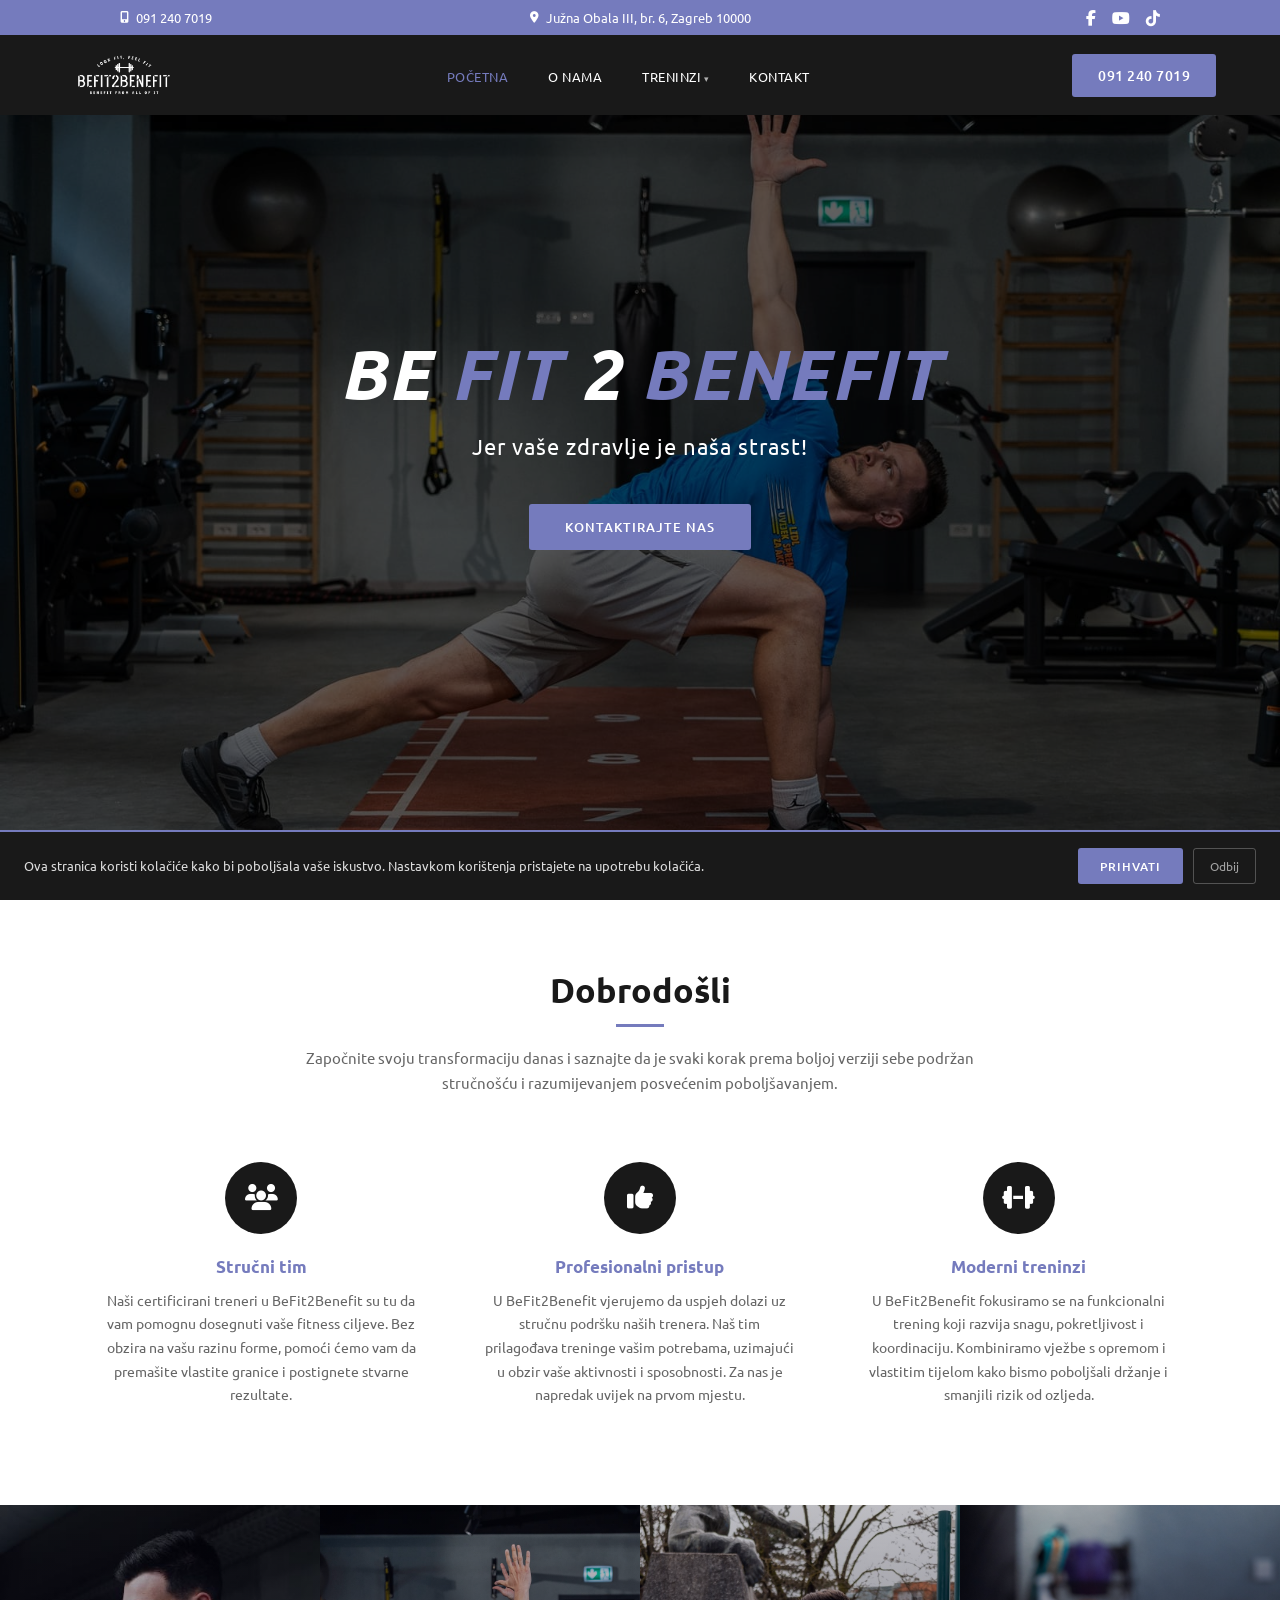
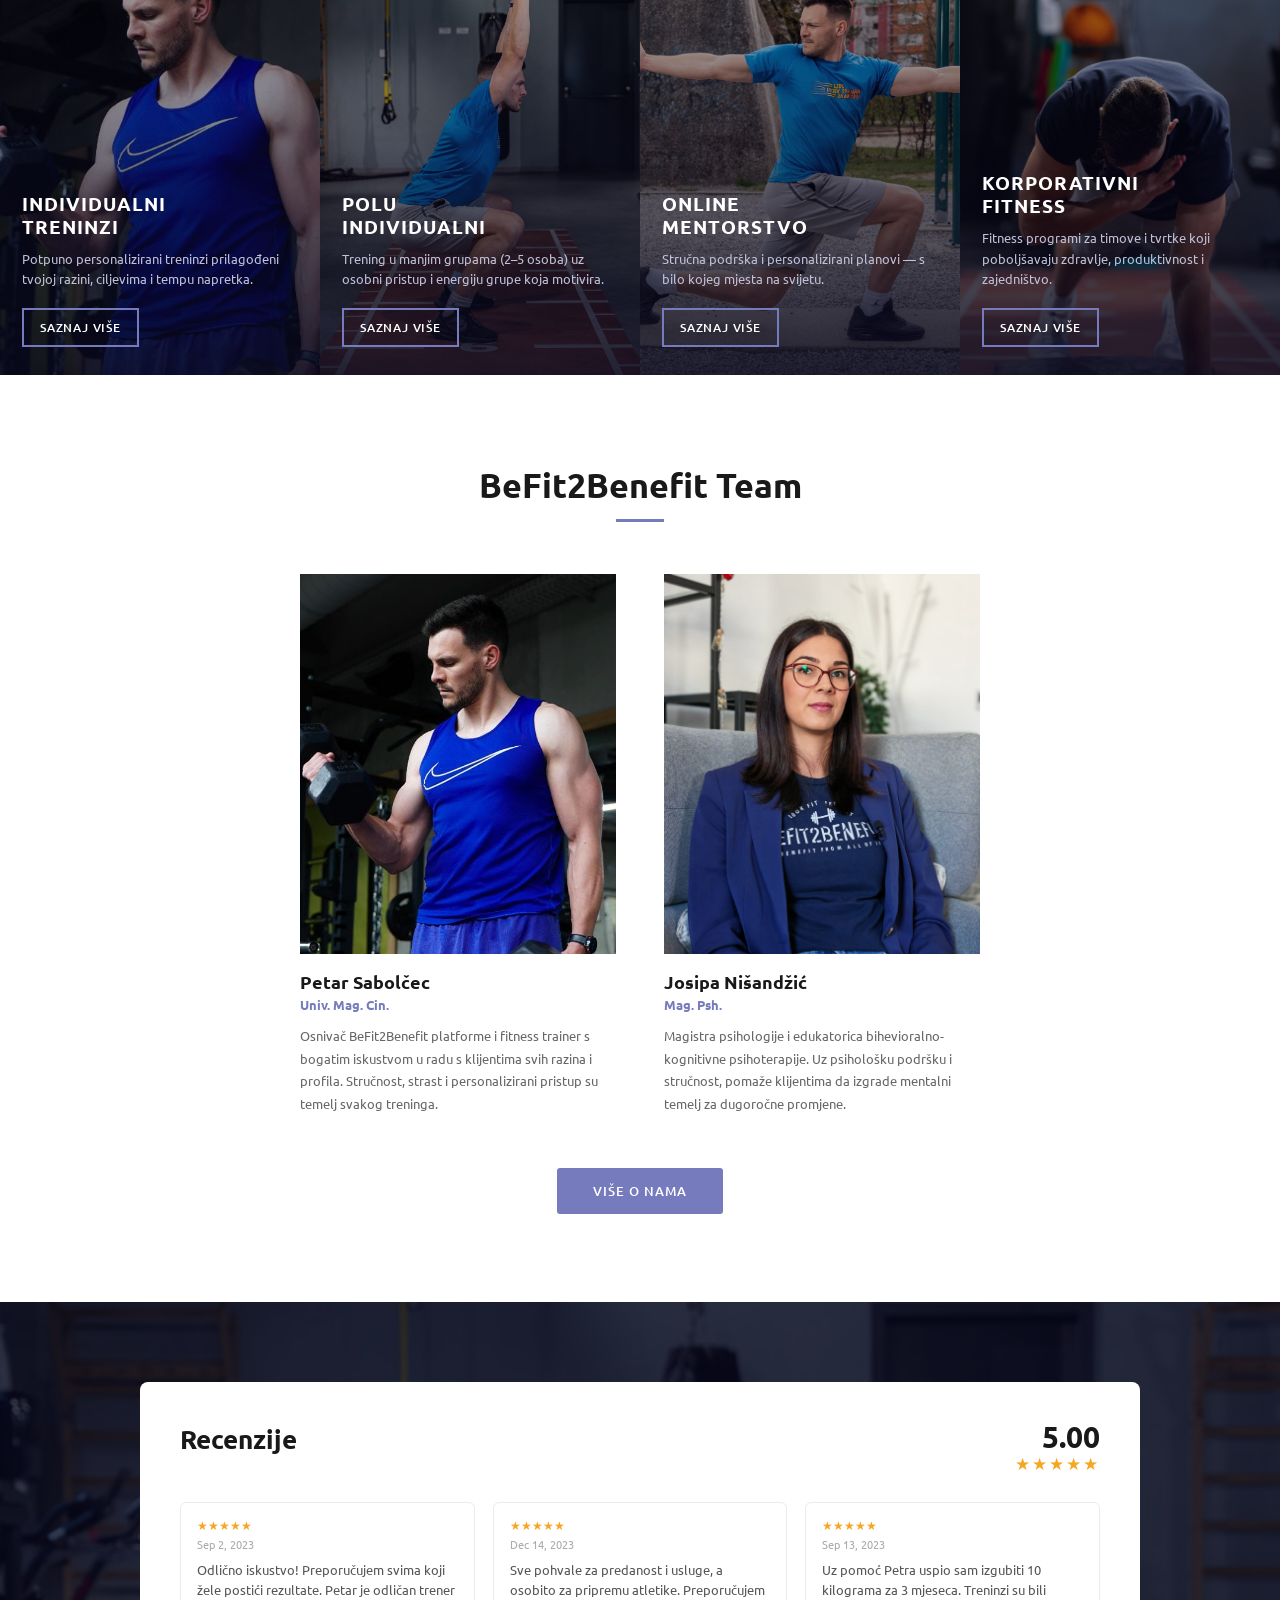
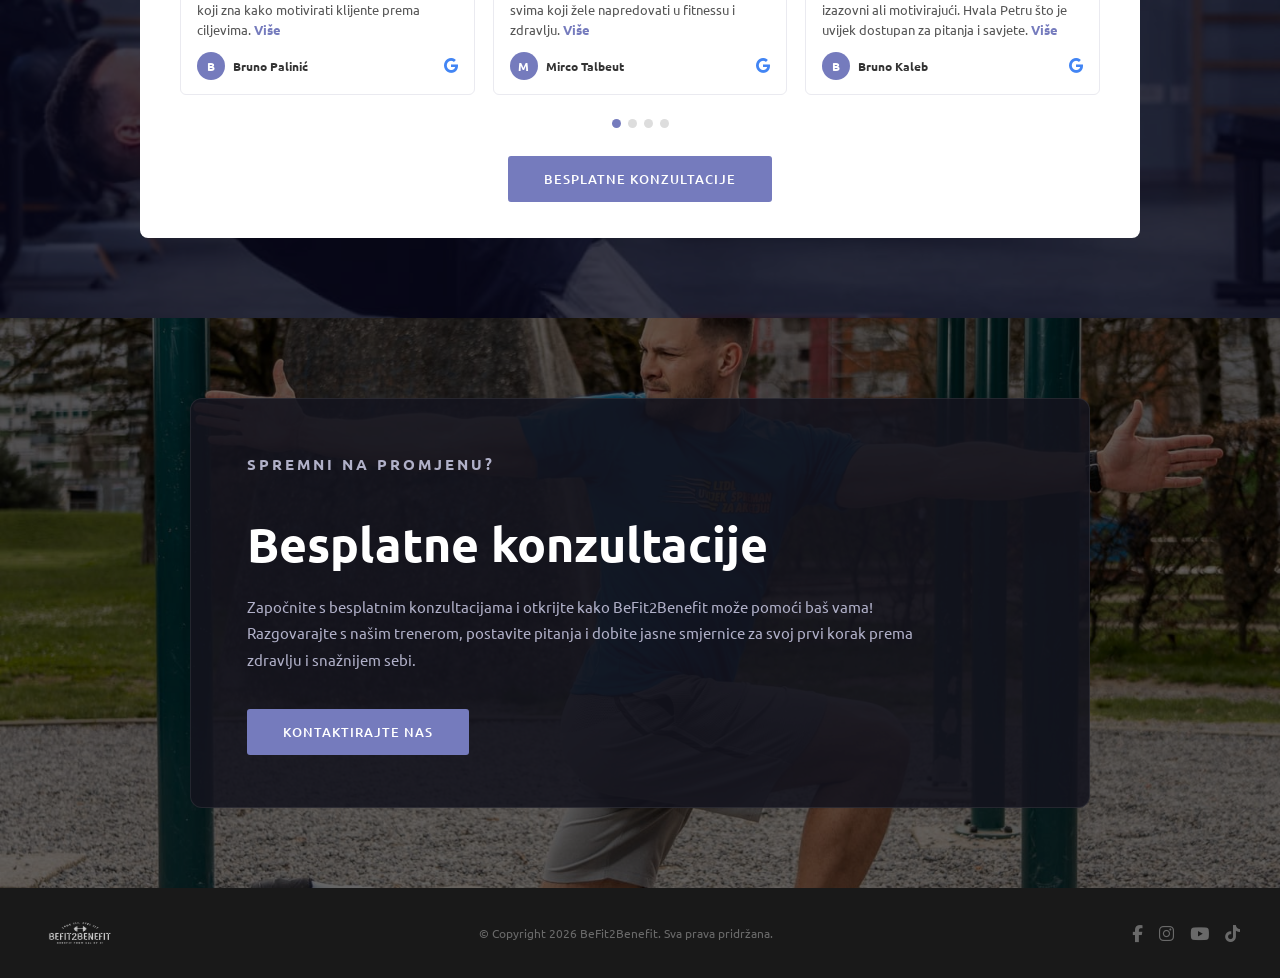
==== commit af36758e: "Add favicon, SEO/OG meta, Schema.org, form, cookie banner, sitemap - SVG favicon (purple B) na svim " ====
--- a/index.html
+++ b/index.html
@@ -4,6 +4,67 @@
   <meta charset="UTF-8">
   <meta name="viewport" content="width=device-width, initial-scale=1.0">
   <title>BeFit2Benefit – Jer vaše zdravlje je naša strast!</title>
+  <meta name="description" content="BeFit2Benefit – personalizirani fitness treninzi u Zagrebu. Individualni, polu-individualni i online treninzi uz stručne trenere. Besplatne konzultacije.">
+  <link rel="canonical" href="https://befit2benefit.hr/">
+
+  <!-- Favicon -->
+  <link rel="icon" href="data:image/svg+xml,<svg xmlns='http://www.w3.org/2000/svg' viewBox='0 0 100 100'><rect width='100' height='100' rx='12' fill='%23757bbd'/><text x='50' y='70' font-size='64' text-anchor='middle' font-family='Ubuntu,sans-serif' font-weight='900' fill='white'>B</text></svg>">
+
+  <!-- Open Graph -->
+  <meta property="og:type" content="website">
+  <meta property="og:url" content="https://befit2benefit.hr/">
+  <meta property="og:title" content="BeFit2Benefit – Jer vaše zdravlje je naša strast!">
+  <meta property="og:description" content="Personalizirani fitness treninzi u Zagrebu. Individualni, polu-individualni i online treninzi uz stručne trenere. Besplatne konzultacije.">
+  <meta property="og:image" content="https://befit2benefit.hr/pero%20vjezba%205%20wide.jpeg">
+  <meta property="og:locale" content="hr_HR">
+  <meta property="og:site_name" content="BeFit2Benefit">
+
+  <!-- Schema.org -->
+  <script type="application/ld+json">
+  {
+    "@context": "https://schema.org",
+    "@type": "FitnessCenter",
+    "name": "BeFit2Benefit",
+    "description": "Personalizirani fitness treninzi u Zagrebu – individualni, polu-individualni, online mentorstvo i korporativni fitness.",
+    "url": "https://befit2benefit.hr",
+    "telephone": "+385912407019",
+    "email": "info@befit2benefit.hr",
+    "address": {
+      "@type": "PostalAddress",
+      "streetAddress": "Južna Obala III, br. 6",
+      "addressLocality": "Zagreb",
+      "postalCode": "10000",
+      "addressCountry": "HR"
+    },
+    "openingHoursSpecification": [
+      {
+        "@type": "OpeningHoursSpecification",
+        "dayOfWeek": ["Monday","Tuesday","Wednesday","Thursday","Friday"],
+        "opens": "07:00",
+        "closes": "21:00"
+      },
+      {
+        "@type": "OpeningHoursSpecification",
+        "dayOfWeek": "Saturday",
+        "opens": "09:00",
+        "closes": "15:00"
+      }
+    ],
+    "priceRange": "$$",
+    "image": "https://befit2benefit.hr/pero%20vjezba%205%20wide.jpeg",
+    "hasOfferCatalog": {
+      "@type": "OfferCatalog",
+      "name": "Fitness Treninzi",
+      "itemListElement": [
+        {"@type": "Offer", "itemOffered": {"@type": "Service", "name": "Individualni treninzi"}},
+        {"@type": "Offer", "itemOffered": {"@type": "Service", "name": "Polu-individualni treninzi"}},
+        {"@type": "Offer", "itemOffered": {"@type": "Service", "name": "Online mentorstvo"}},
+        {"@type": "Offer", "itemOffered": {"@type": "Service", "name": "Korporativni fitness"}}
+      ]
+    }
+  }
+  </script>
+
   <link rel="stylesheet" href="https://cdnjs.cloudflare.com/ajax/libs/font-awesome/6.4.0/css/all.min.css">
   <link rel="stylesheet" href="main.css">
   <style>
@@ -251,6 +312,7 @@
 
 <div id="site-cta"></div>
 <div id="site-footer"></div>
+<div id="site-cookie"></div>
 
 <script src="main.js"></script>
 </body>
--- a/main.css
+++ b/main.css
@@ -275,7 +275,7 @@
 
 /* ── FOOTER ── */
 footer {
-  background: #0c0c1e;
+  background: var(--dark);
   padding: 26px 24px;
 }
 .footer-inner {
@@ -286,9 +286,9 @@
   justify-content: space-between;
 }
 .footer-logo img { height: 38px; filter: brightness(0) invert(1); opacity: .85; }
-.footer-copy { font-size: 12px; color: #555; }
+.footer-copy { font-size: 12px; color: rgba(255,255,255,.35); }
 .footer-social { display: flex; gap: 16px; }
-.footer-social a { color: #555; font-size: 17px; transition: color .2s; }
+.footer-social a { color: rgba(255,255,255,.35); font-size: 17px; transition: color .2s; }
 .footer-social a:hover { color: var(--indigo); }
 
 /* ── PAGE HEADER (shared) ── */
@@ -405,6 +405,38 @@
   .page-header h1 { font-size: clamp(24px, 7vw, 38px); }
 }
 
+/* ── COOKIE BANNER ── */
+#cookie-banner {
+  position: fixed;
+  bottom: 0; left: 0; right: 0;
+  background: var(--dark);
+  color: rgba(255,255,255,.85);
+  padding: 16px 24px;
+  display: flex;
+  align-items: center;
+  justify-content: space-between;
+  gap: 24px;
+  z-index: 9999;
+  border-top: 2px solid var(--indigo);
+  font-size: 13px;
+  line-height: 1.5;
+}
+#cookie-banner p { margin: 0; flex: 1; }
+.cookie-actions { display: flex; gap: 10px; flex-shrink: 0; }
+#cookie-accept { padding: 9px 22px; font-size: 12px; }
+#cookie-decline {
+  background: none; border: 1px solid rgba(255,255,255,.25);
+  color: rgba(255,255,255,.6); padding: 9px 16px;
+  font-size: 12px; cursor: pointer; border-radius: 3px;
+  font-family: inherit; transition: border-color .2s, color .2s;
+}
+#cookie-decline:hover { border-color: rgba(255,255,255,.5); color: rgba(255,255,255,.9); }
+@media (max-width: 600px) {
+  #cookie-banner { flex-direction: column; align-items: flex-start; gap: 14px; }
+  .cookie-actions { width: 100%; }
+  #cookie-accept { flex: 1; text-align: center; }
+}
+
 /* ── SMALL MOBILE (≤ 420px) ── */
 @media (max-width: 420px) {
   .nav-inner { padding: 0 16px; }
